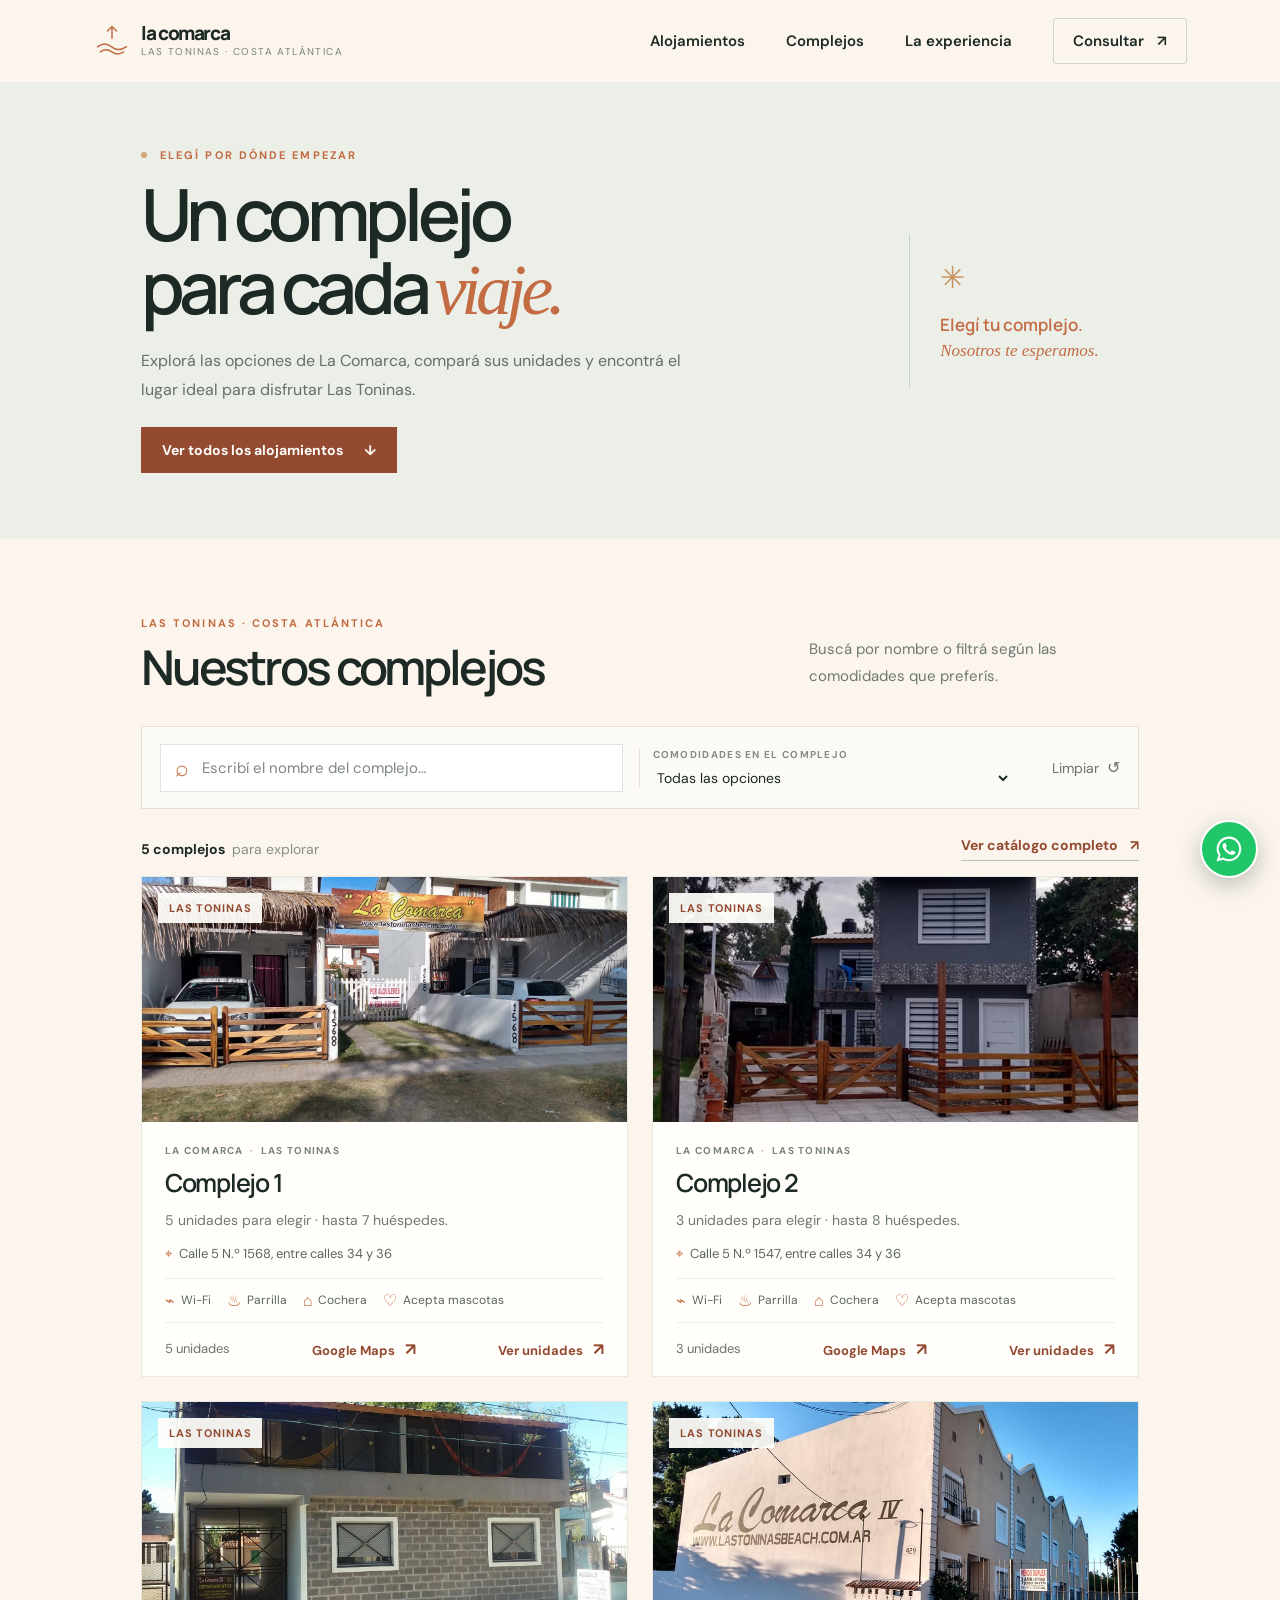
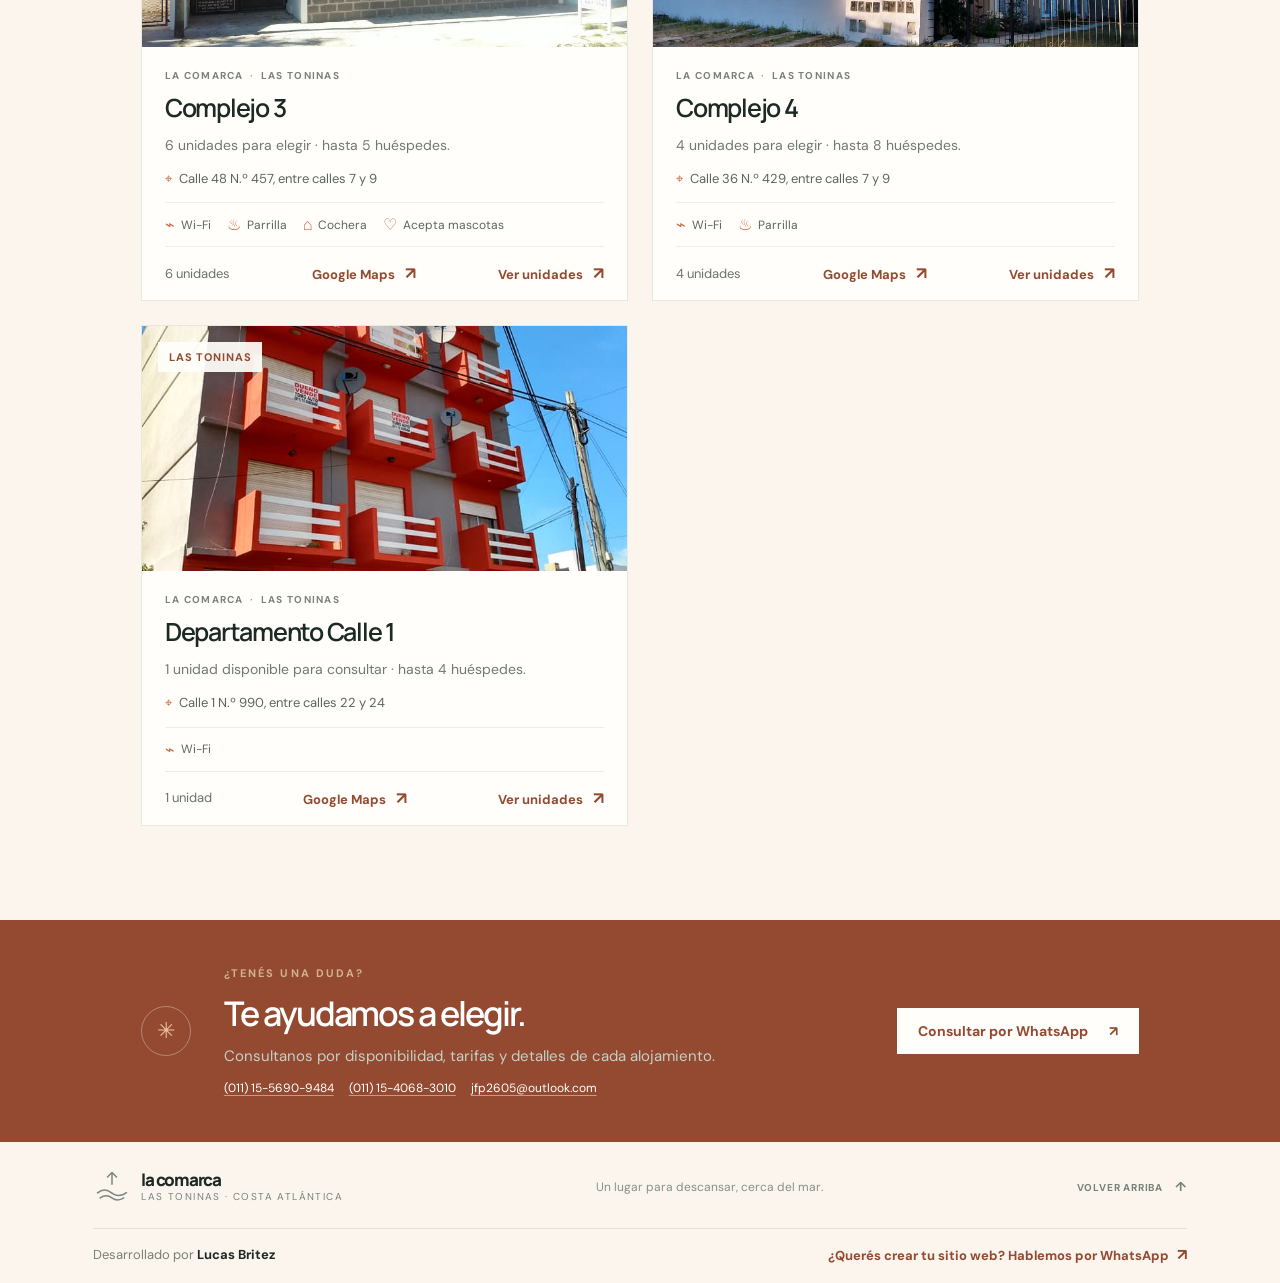
==== complejos.html @ a45d5674 "Publish La Comarca static site Co-authored-by: Copilot <223556219+Copilot@users.noreply.github.com>" ====
<!doctype html>
<html lang="es">
  <head>
    <meta charset="UTF-8" />
    <meta name="viewport" content="width=device-width, initial-scale=1" />
    <meta name="theme-color" content="#fbf3e9" />
    <meta name="description" content="Explorá los complejos de La Comarca en Las Toninas y encontrá el alojamiento ideal para tu estadía." />
    <title>Complejos · La Comarca, Las Toninas</title>
    <link rel="preconnect" href="https://fonts.googleapis.com" />
    <link rel="preconnect" href="https://fonts.gstatic.com" crossorigin />
    <link href="https://fonts.googleapis.com/css2?family=DM+Sans:wght@400;500;600;700&family=Manrope:wght@400;500;600;700;800&display=swap" rel="stylesheet" />
    <link rel="stylesheet" href="./styles.css" />
    <script src="./complejos.js" defer></script>
  </head>
  <body>
    <header class="site-header" id="top">
      <a class="brand" href="./index.html#inicio" aria-label="La Comarca, inicio">
        <span class="brand-mark" aria-hidden="true">
          <svg viewBox="0 0 42 42" fill="none">
            <path d="M5 27.5c5.2-4.1 10.4-4.1 15.6 0 5.2 4.1 10.4 4.1 16.4-.2" />
            <path d="M8 33c4.3-3.1 8.6-3.1 12.9 0 4.3 3.1 8.6 3.1 13.1.1" />
            <path d="M21 5v13m-5-8 5-5 5 5" />
          </svg>
        </span>
        <span class="brand-copy"><strong data-site-name>la comarca</strong><small>LAS TONINAS · COSTA ATLÁNTICA</small></span>
      </a>
      <button class="menu-toggle" type="button" aria-expanded="false" aria-controls="primary-nav" aria-label="Abrir menú">
        <span></span><span></span>
      </button>
      <nav class="primary-nav" id="primary-nav" aria-label="Navegación principal">
        <a href="./index.html#alojamientos">Alojamientos</a>
        <a href="./complejos.html" aria-current="page">Complejos</a>
        <a href="./index.html#nosotros">La experiencia</a>
        <a class="nav-cta" href="./index.html#contacto">Consultar <span aria-hidden="true">↗</span></a>
      </nav>
    </header>

    <main>
      <section class="complex-page-hero">
        <div>
          <p class="eyebrow"><span class="eyebrow-dot"></span> ELEGÍ POR DÓNDE EMPEZAR</p>
          <h1>Un complejo<br />para cada <em>viaje.</em></h1>
          <p>Explorá las opciones de La Comarca, compará sus unidades y encontrá el lugar ideal para disfrutar Las Toninas.</p>
          <a class="button button-dark" href="./index.html#alojamientos">Ver todos los alojamientos <span aria-hidden="true">↓</span></a>
        </div>
        <div class="complex-hero-aside">
          <span aria-hidden="true">✳</span>
          <p>Elegí tu complejo.<br /><em>Nosotros te esperamos.</em></p>
        </div>
      </section>

      <section class="complex-directory section-wrap" aria-labelledby="complexes-title">
        <div class="section-heading">
          <div>
            <p class="eyebrow">LAS TONINAS · COSTA ATLÁNTICA</p>
            <h2 id="complexes-title">Nuestros complejos</h2>
          </div>
          <p class="section-lead">Buscá por nombre o filtrá según las comodidades que preferís.</p>
        </div>
        <div class="complex-search-panel">
          <label class="complex-search">
            <span aria-hidden="true">⌕</span>
            <span class="visually-hidden">Buscar complejo por nombre</span>
            <input id="complex-search" type="search" placeholder="Escribí el nombre del complejo…" autocomplete="off" />
          </label>
          <label class="filter-field">
            <span>COMODIDADES EN EL COMPLEJO</span>
            <select id="complex-amenity">
              <option value="">Todas las opciones</option>
              <option value="wifi">Wi-Fi</option>
              <option value="parrilla">Parrilla / quincho</option>
              <option value="cochera">Cochera</option>
              <option value="mascotas">Acepta mascotas</option>
            </select>
          </label>
          <button class="clear-filters" id="complex-clear" type="button">Limpiar <span aria-hidden="true">↺</span></button>
        </div>
        <div class="results-bar">
          <p id="complex-results" aria-live="polite">Cargando complejos…</p>
          <a class="text-link" href="./index.html#alojamientos">Ver catálogo completo <span aria-hidden="true">↗</span></a>
        </div>
        <div class="complex-directory-grid" id="complex-directory-grid" aria-live="polite"></div>
        <div class="empty-state" id="complex-empty" hidden>
          <span aria-hidden="true">⌕</span>
          <h3>No encontramos ese complejo</h3>
          <p>Probá con otro nombre o limpiá la búsqueda.</p>
          <button class="button button-dark" id="complex-empty-clear" type="button">Ver todos</button>
        </div>
      </section>

      <section class="contact-banner">
        <div class="contact-mark" aria-hidden="true">✳</div>
        <div><p class="eyebrow">¿TENÉS UNA DUDA?</p><h2>Te ayudamos a elegir.</h2><p>Consultanos por disponibilidad, tarifas y detalles de cada alojamiento.</p><div class="contact-methods" id="contact-methods" aria-label="Datos de contacto"></div></div>
        <a class="button button-light" id="complex-whatsapp" href="https://wa.me/?text=Hola%2C%20quer%C3%ADa%20consultar%20por%20un%20alojamiento%20en%20Las%20Toninas." target="_blank" rel="noopener noreferrer">Consultar por WhatsApp <span aria-hidden="true">↗</span></a>
      </section>
    </main>

    <footer class="site-footer">
      <div class="footer-main">
        <a class="brand footer-brand" href="./index.html#inicio">
          <span class="brand-mark" aria-hidden="true"><svg viewBox="0 0 42 42" fill="none"><path d="M5 27.5c5.2-4.1 10.4-4.1 15.6 0 5.2 4.1 10.4 4.1 16.4-.2" /><path d="M8 33c4.3-3.1 8.6-3.1 12.9 0 4.3 3.1 8.6 3.1 13.1.1" /><path d="M21 5v13m-5-8 5-5 5 5" /></svg></span>
          <span class="brand-copy"><strong data-site-name>la comarca</strong><small>LAS TONINAS · COSTA ATLÁNTICA</small></span>
        </a>
        <span class="footer-caption">Un lugar para descansar, cerca del mar.</span>
        <a class="footer-top" href="#top">VOLVER ARRIBA <span aria-hidden="true">↑</span></a>
      </div>
      <div class="footer-credit">
        <span>Desarrollado por <strong>Lucas Britez</strong></span>
        <a href="https://wa.me/549112376067?text=Hola%2C%20quiero%20crear%20mi%20sitio%20web." target="_blank" rel="noopener noreferrer">
          ¿Querés crear tu sitio web? Hablemos por WhatsApp <span aria-hidden="true">↗</span>
        </a>
      </div>
    </footer>
    <a class="floating-whatsapp" id="floating-whatsapp" href="https://wa.me/5491156909484" target="_blank" rel="noopener noreferrer" aria-label="Consultar por WhatsApp">
      <svg viewBox="0 0 24 24" aria-hidden="true"><path d="M12.04 2a9.9 9.9 0 0 0-8.47 15.03L2 22l5.13-1.34A9.93 9.93 0 1 0 12.04 2Zm0 18.1c-1.5 0-2.97-.4-4.24-1.17l-.3-.18-3.05.8.81-2.98-.2-.31A8.17 8.17 0 1 1 12.04 20.1Zm4.49-6.12c-.25-.12-1.5-.74-1.73-.82-.23-.08-.4-.12-.56.12-.17.25-.65.82-.8.99-.14.16-.29.18-.54.06-.25-.12-1.06-.39-2.02-1.24-.75-.67-1.25-1.5-1.4-1.75-.15-.25-.02-.38.11-.5.11-.1.25-.28.37-.42.12-.15.16-.25.25-.41.08-.17.04-.31-.02-.43-.06-.12-.56-1.36-.77-1.87-.2-.49-.4-.42-.56-.43h-.48c-.17 0-.43.06-.66.31-.23.25-.87.85-.87 2.08s.9 2.42 1.02 2.59c.13.16 1.77 2.7 4.29 3.79.6.26 1.07.41 1.44.52.6.19 1.15.16 1.58.1.48-.07 1.5-.61 1.71-1.2.21-.59.21-1.1.15-1.2-.06-.11-.23-.17-.48-.29Z" /></svg>
    </a>
  </body>
</html>
---- styles.css ----
:root {
  color-scheme: light;
  --ink: #1d2925;
  --muted: #6f7973;
  --paper: #fbf5ed;
  --white: #fffefa;
  --green: #c36b43;
  --green-dark: #934a31;
  --sea: #4f8589;
  --line: #eadfd3;
  --sand: #e8ad69;
  --serif: Georgia, "Times New Roman", serif;
  --sans: "DM Sans", sans-serif;
  --display: "Manrope", sans-serif;
  font-family: var(--sans);
  color: var(--ink);
  background: var(--paper);
  font-synthesis: none;
  text-rendering: optimizeLegibility;
}

* { box-sizing: border-box; }
html { scroll-behavior: smooth; scroll-padding-top: 90px; }
body { margin: 0; min-width: 0; background: var(--paper); }
body.dialog-open { overflow: hidden; }
button, select, a { font: inherit; }
a { color: inherit; text-decoration: none; }
button { color: inherit; }
img { display: block; width: 100%; }

.site-header { height: 82px; padding: 0 clamp(22px, 7.3vw, 112px); display: flex; align-items: center; justify-content: space-between; background: var(--paper); position: relative; z-index: 5; }
.brand { display: inline-flex; align-items: center; gap: 10px; }
.brand-mark { width: 38px; height: 38px; display: grid; place-items: center; color: var(--green); }
.brand-mark svg { width: 100%; stroke: currentColor; stroke-width: 1.65; stroke-linecap: round; stroke-linejoin: round; }
.brand-copy { display: grid; gap: 2px; }
.brand-copy strong { font-family: var(--display); font-size: 19px; font-weight: 800; letter-spacing: -.075em; line-height: 1; }
.brand-copy small { color: #78827b; font-size: 8px; letter-spacing: .14em; }
.primary-nav { display: flex; align-items: center; gap: clamp(24px, 3.2vw, 50px); font-size: 12px; font-weight: 600; }
.primary-nav a:not(.nav-cta) { transition: color .2s ease; }
.primary-nav a:not(.nav-cta):hover { color: var(--green); }
.nav-cta { padding: 12px 19px; border: 1px solid #cfd7d0; border-radius: 3px; transition: background .2s, color .2s, border-color .2s; }
.nav-cta:hover { color: white; background: var(--green); border-color: var(--green); }
.nav-cta span { padding-left: 9px; font-size: 15px; }
.menu-toggle { display: none; }

.hero { min-height: 565px; display: grid; grid-template-columns: 1.04fr .96fr; padding-left: clamp(22px, 11vw, 168px); overflow: hidden; }
.hero-copy { align-self: center; padding: 62px 36px 64px 0; position: relative; z-index: 1; }
.eyebrow { margin: 0 0 20px; color: var(--green); font-size: 9px; font-weight: 700; letter-spacing: .19em; }
.eyebrow-dot { width: 6px; height: 6px; display: inline-block; margin: 0 8px 1px 0; border-radius: 50%; background: #d3a674; }
h1, h2, h3, p { margin-top: 0; }
.hero h1 { margin: 0; font-family: var(--display); font-size: clamp(50px, 6vw, 83px); line-height: .99; letter-spacing: -.075em; font-weight: 600; }
.hero h1 em, .experience-copy h2 em, .location-copy h2 em { color: var(--green); font-family: var(--serif); font-weight: 400; letter-spacing: -.065em; }
.hero-description { max-width: 410px; margin: 26px 0 28px; color: #737d76; font-size: 14px; line-height: 1.85; }
.hero-actions { display: flex; align-items: center; gap: 25px; flex-wrap: wrap; }
.button { min-height: 46px; padding: 0 20px; border: 1px solid transparent; display: inline-flex; align-items: center; justify-content: center; gap: 21px; font-size: 11px; font-weight: 700; transition: transform .2s, background .2s, color .2s; }
.button:hover { transform: translateY(-2px); }
.button-dark { color: var(--white); background: var(--green-dark); }
.button-dark:hover { background: #172f26; }
.button-light { color: var(--green-dark); background: var(--white); }
.button-light:hover { background: #e7efe8; }
.button-outline { border-color: #bfc9bf; color: var(--green-dark); }
.button-outline:hover { background: var(--green-dark); color: white; }
.hero-note { display: inline-flex; align-items: center; gap: 8px; color: #7a837c; font-size: 10px; }
.note-icon { color: #c28f5b; font-size: 17px; }
.hero-footnote { margin-top: 69px; display: flex; align-items: center; gap: 12px; color: #818a83; font-size: 8px; letter-spacing: .16em; }
.hero-footnote > span:first-child { color: var(--green); font-size: 10px; font-weight: 700; }
.footnote-line { width: 36px; height: 1px; background: #c8d0c8; }
.hero-visual { position: relative; min-height: 565px; background: #c8b49b; overflow: hidden; }
.hero-image { position: absolute; width: 100%; height: 100%; inset: 0; object-fit: cover; object-position: center; }
.hero-image-tint { position: absolute; inset: 0; background: linear-gradient(90deg, rgba(20, 33, 27, .04), transparent 45%), linear-gradient(0deg, rgba(20, 33, 27, .24), transparent 35%); }
.hero-stamp { width: 116px; height: 116px; position: absolute; top: 48px; right: 12%; display: flex; flex-direction: column; align-items: center; justify-content: center; border: 1px solid rgba(255,255,255,.75); border-radius: 50%; color: white; text-shadow: 0 1px 10px #0002; transform: rotate(9deg); }
.hero-stamp span { font-size: 7px; letter-spacing: .15em; }
.hero-stamp strong { margin-top: 3px; font-family: var(--serif); font-size: 22px; font-weight: 400; font-style: italic; }
.hero-stamp i { margin-top: 2px; font-size: 12px; font-style: normal; }
.hero-caption { position: absolute; bottom: 30px; left: 34px; display: flex; align-items: center; gap: 10px; color: white; font-size: 9px; letter-spacing: .04em; }
.caption-line { width: 29px; height: 1px; background: rgba(255,255,255,.8); }
.hero-floating-card { position: absolute; right: 0; bottom: 0; min-width: 236px; padding: 17px 22px; display: flex; align-items: center; gap: 12px; background: var(--white); }
.floating-icon { width: 34px; height: 34px; display: grid; place-items: center; border-radius: 50%; color: var(--green); background: #eaf0e9; font-size: 24px; }
.hero-floating-card span:last-child { display: grid; gap: 4px; }
.hero-floating-card strong { font-size: 10px; }
.hero-floating-card small { color: var(--muted); font-size: 9px; }

.intro-strip { min-height: 130px; padding: 27px clamp(22px, 11vw, 168px); display: grid; grid-template-columns: .75fr 1.7fr 1fr; align-items: center; gap: 30px; border-bottom: 1px solid var(--line); }
.intro-label { display: flex; align-items: center; gap: 12px; color: var(--green); font-size: 8px; font-weight: 700; letter-spacing: .12em; line-height: 1.8; }
.intro-sun { font-size: 24px; color: #c7925c; }
.intro-strip > p { max-width: 440px; margin: 0; color: #647069; font-size: 12px; line-height: 1.75; }
.text-link { width: fit-content; color: var(--green-dark); font-size: 10px; font-weight: 700; border-bottom: 1px solid #b6c3b8; padding-bottom: 6px; transition: color .2s, border-color .2s; }
.text-link span { padding-left: 9px; font-size: 14px; }
.text-link:hover { color: #8c6844; border-color: #8c6844; }

.section-wrap { padding-left: clamp(22px, 11vw, 168px); padding-right: clamp(22px, 11vw, 168px); }
.catalog { padding-top: 91px; padding-bottom: 100px; }
.section-heading { display: flex; justify-content: space-between; align-items: end; gap: 28px; margin-bottom: 32px; }
.section-heading .eyebrow { margin-bottom: 11px; }
.section-heading h2, .location-copy h2 { margin: 0; font-family: var(--display); font-size: clamp(34px, 4vw, 48px); line-height: 1.1; letter-spacing: -.065em; font-weight: 600; }
.section-lead { max-width: 330px; margin: 0 0 4px; color: var(--muted); font-size: 12px; line-height: 1.8; }
.filter-panel { min-height: 90px; padding: 14px 20px; display: grid; grid-template-columns: 1.1fr repeat(3, 1fr) auto; align-items: center; gap: 12px; border: 1px solid var(--line); background: #fbfaf6; }
.filter-intro { display: flex; align-items: center; gap: 11px; padding-right: 15px; }
.filter-symbol { width: 34px; height: 34px; display: grid; place-items: center; border-radius: 50%; color: var(--green); background: #edf1eb; font-size: 23px; }
.filter-intro > span:last-child { display: grid; gap: 4px; }
.filter-intro strong { font-size: 10px; }
.filter-intro small { color: var(--muted); font-size: 9px; }
.filter-field { min-width: 0; display: grid; gap: 6px; padding: 0 13px; border-left: 1px solid var(--line); }
.filter-field > span { color: #828b84; font-size: 8px; font-weight: 700; letter-spacing: .13em; }
.filter-field select { width: 100%; min-width: 0; padding: 0 18px 0 0; border: 0; outline-color: #8aa194; color: var(--ink); background: transparent; font-size: 10px; cursor: pointer; }
.clear-filters { padding: 9px 0 9px 12px; display: inline-flex; align-items: center; gap: 8px; border: 0; color: #68736b; background: transparent; font-size: 10px; cursor: pointer; }
.clear-filters:hover { color: var(--green); }
.clear-filters span { font-size: 16px; }
.results-bar { margin: 27px 0 15px; display: flex; align-items: center; justify-content: space-between; }
.results-bar p { margin: 0; font-size: 11px; font-weight: 700; }
.results-bar p span { padding-left: 4px; color: #87918a; font-weight: 400; }
.results-order { color: #89928b; font-size: 8px; font-weight: 600; letter-spacing: .14em; }
.results-order span { padding: 0 4px; color: #c69a6e; }
.unit-grid { display: grid; grid-template-columns: repeat(3, minmax(0, 1fr)); gap: 22px; }
.unit-card { min-width: 0; overflow: hidden; border: 1px solid #e8e8e1; background: var(--white); transition: transform .25s, box-shadow .25s; }
.unit-card:hover { transform: translateY(-4px); box-shadow: 0 16px 38px #1d292510; }
.card-photo { height: 235px; position: relative; overflow: hidden; background: #e4e3dc; }
.card-photo > img { height: 100%; object-fit: cover; transition: transform .5s; }
.unit-card:hover .card-photo > img { transform: scale(1.035); }
.card-photo-shade { position: absolute; z-index: 1; inset: 45% 0 0; background: linear-gradient(transparent, #1115); pointer-events: none; }
.complex-tag { position: absolute; z-index: 2; left: 15px; top: 15px; padding: 7px 10px; background: rgba(255,254,250,.94); color: var(--green-dark); font-size: 8px; font-weight: 700; letter-spacing: .05em; }
.photo-count { position: absolute; z-index: 2; right: 14px; bottom: 13px; padding: 6px 8px; border-radius: 2px; color: white; background: #1d29257a; font-size: 9px; }
.card-gallery-arrow { width: 29px; height: 29px; position: absolute; z-index: 2; top: calc(50% - 14px); display: grid; place-items: center; border: 0; border-radius: 50%; color: var(--ink); background: #fffefaeb; cursor: pointer; transition: transform .2s, background .2s; }
.card-gallery-arrow:hover { transform: scale(1.08); background: white; }
.card-gallery-arrow.prev { left: 10px; }
.card-gallery-arrow.next { right: 10px; }
.card-content { padding: 19px 19px 15px; }
.card-kicker { margin-bottom: 7px; color: #889088; font-size: 8px; font-weight: 700; letter-spacing: .13em; text-transform: uppercase; }
.card-title-row { display: flex; align-items: start; justify-content: space-between; gap: 10px; }
.card-title-row h3 { margin: 0; font-family: var(--display); font-size: 18px; font-weight: 600; letter-spacing: -.04em; }
.card-capacity { flex: 0 0 auto; display: inline-flex; align-items: center; gap: 5px; padding-top: 3px; color: #667168; font-size: 9px; }
.card-description { min-height: 38px; margin: 9px 0 13px; overflow: hidden; color: #7c857e; font-size: 10px; line-height: 1.75; display: -webkit-box; -webkit-box-orient: vertical; -webkit-line-clamp: 2; }
.card-facts { min-height: 30px; padding: 10px 0; display: flex; flex-wrap: wrap; align-items: center; gap: 8px 13px; border-top: 1px solid #eeeee9; border-bottom: 1px solid #eeeee9; }
.fact { display: inline-flex; align-items: center; gap: 5px; color: #667169; font-size: 9px; white-space: nowrap; }
.fact-icon { color: var(--green); font-size: 13px; line-height: 1; }
.card-actions { padding-top: 13px; display: flex; align-items: center; justify-content: space-between; gap: 10px; }
.detail-link { padding: 7px 0; border: 0; color: var(--green-dark); background: none; font-size: 10px; font-weight: 700; cursor: pointer; }
.detail-link span { padding-left: 6px; font-size: 14px; }
.whatsapp-link { padding: 9px 11px; display: inline-flex; align-items: center; gap: 7px; color: white; background: var(--green-dark); font-size: 9px; font-weight: 600; transition: background .2s; }
.whatsapp-link:hover { background: #48715e; }
.empty-state { padding: 55px 20px; text-align: center; border: 1px dashed #cfd6cd; }
.empty-state > span { color: var(--green); font-size: 30px; }
.empty-state h3 { margin: 10px 0; font-family: var(--display); font-size: 20px; }
.empty-state p { margin-bottom: 22px; color: var(--muted); font-size: 12px; }

.experience-band { min-height: 405px; display: grid; grid-template-columns: 1fr 1fr; background: #eceee8; }
.experience-image { min-height: 405px; position: relative; overflow: hidden; }
.experience-image img { position: absolute; inset: 0; width: 100%; height: 100%; object-fit: cover; }
.image-index { position: absolute; bottom: 19px; left: 23px; color: #fff; font-size: 8px; letter-spacing: .13em; text-shadow: 0 1px 5px #0009; }
.experience-copy { padding: 72px clamp(30px, 8vw, 114px); position: relative; overflow: hidden; }
.experience-copy .eyebrow { margin-bottom: 15px; }
.experience-copy h2 { margin: 0; font-family: var(--display); font-size: clamp(31px, 3.5vw, 45px); line-height: 1.13; letter-spacing: -.065em; font-weight: 600; }
.experience-copy > p:not(.eyebrow) { max-width: 390px; margin: 18px 0 21px; color: #6f7971; font-size: 11px; line-height: 1.9; }
.experience-decoration { position: absolute; right: 34px; bottom: -55px; color: #dbe1d8; font-size: 190px; line-height: 1; }
.experience-copy .text-link { position: relative; z-index: 1; }

.location-section { padding-top: 103px; padding-bottom: 110px; display: grid; grid-template-columns: .8fr 1.2fr; align-items: center; gap: 9%; }
.location-copy .eyebrow { margin-bottom: 16px; }
.location-copy h2 { font-size: clamp(34px, 4vw, 48px); }
.location-copy > p:not(.eyebrow) { max-width: 340px; margin: 18px 0 14px; color: #758078; font-size: 11px; line-height: 1.9; }
.complex-map-links { margin: 0 0 22px; padding: 0; display: grid; gap: 7px; list-style: none; }
.complex-map-links a { display: grid; gap: 2px; color: var(--green-dark); font-size: 12px; line-height: 1.45; }
.complex-map-links a:hover { color: var(--green); }
.complex-map-links a span { color: #758078; }
.map-card { height: 340px; position: relative; overflow: hidden; background: #e3e7df; }
.map-card iframe { width: 100%; height: 100%; border: 0; filter: saturate(.72); }
.map-label { position: absolute; left: 17px; bottom: 16px; padding: 11px 15px; display: flex; align-items: center; gap: 10px; background: var(--white); box-shadow: 0 5px 20px #15251a14; }
.map-pin { color: #b17a47; font-size: 22px; }
.map-label > span:last-child { display: grid; gap: 3px; }
.map-label strong { font-size: 10px; }
.map-label small { color: var(--muted); font-size: 9px; }

.contact-banner { min-height: 222px; padding: 38px clamp(22px, 11vw, 168px); display: grid; grid-template-columns: 60px 1fr auto; align-items: center; gap: 23px; color: white; background: var(--green-dark); }
.contact-mark { width: 50px; height: 50px; display: grid; place-items: center; border: 1px solid #ffffff53; border-radius: 50%; color: #e9c39d; font-size: 22px; }
.contact-banner .eyebrow { margin-bottom: 10px; color: #d1b28e; }
.contact-banner h2 { margin: 0 0 8px; font-family: var(--display); font-size: clamp(24px, 3vw, 34px); font-weight: 600; letter-spacing: -.06em; }
.contact-banner p:not(.eyebrow) { margin: 0; color: #c4d0c7; font-size: 10px; line-height: 1.7; }
.contact-methods { margin-top: 11px; display: flex; flex-wrap: wrap; gap: 6px 15px; }
.contact-methods a { color: #fff; font-size: 12px; text-decoration: underline; text-decoration-color: #ffffff70; text-underline-offset: 3px; }
.contact-methods a:hover { text-decoration-color: currentColor; }
.contact-banner .button { min-width: 190px; }
.site-footer { padding: 19px clamp(22px, 7.3vw, 112px) 18px; display: flex; flex-direction: column; gap: 15px; }
.footer-main { min-height: 52px; display: flex; align-items: center; justify-content: space-between; gap: 20px; }
.footer-credit { padding-top: 15px; display: flex; align-items: center; justify-content: space-between; gap: 18px; border-top: 1px solid var(--line); color: #788078; font-size: 13px; }
.footer-credit strong { color: var(--ink); font-weight: 700; }
.footer-credit a { color: var(--green-dark); font-weight: 700; }
.footer-credit a:hover { color: var(--green); }
.footer-credit a span { padding-left: 5px; font-size: 16px; }
.floating-whatsapp {
  width: 58px;
  height: 58px;
  position: fixed;
  z-index: 8;
  right: 22px;
  bottom: calc(22px + env(safe-area-inset-bottom));
  display: grid;
  place-items: center;
  border: 2px solid #fff;
  border-radius: 50%;
  color: #fff;
  background: #20c769;
  box-shadow: 0 7px 22px #17241e40;
  transition: transform .2s, background .2s;
}
.floating-whatsapp:hover { transform: translateY(-3px); background: #18ad59; }
.floating-whatsapp:focus-visible { outline: 3px solid var(--ink); outline-offset: 3px; }
.floating-whatsapp svg { width: 30px; height: 30px; fill: currentColor; }
.footer-brand .brand-mark { color: #7a897d; }
.footer-brand .brand-copy strong { font-size: 17px; }
.footer-brand .brand-copy small { font-size: 7px; }
.footer-caption { color: #879089; font-size: 9px; }
.footer-top { color: #768178; font-size: 8px; font-weight: 700; letter-spacing: .12em; }
.footer-top span { padding-left: 9px; font-size: 13px; }

.unit-dialog { width: min(100% - 28px, 880px); max-width: none; max-height: min(92vh, 900px); padding: 0; border: 0; color: var(--ink); background: var(--paper); box-shadow: 0 25px 100px #10231e55; }
.unit-dialog::backdrop { background: #17241ecc; backdrop-filter: blur(3px); }
.dialog-close { width: 38px; height: 38px; position: absolute; z-index: 3; top: 12px; right: 12px; display: grid; place-items: center; border: 0; border-radius: 50%; color: var(--ink); background: #fffefaed; font-size: 25px; line-height: 1; cursor: pointer; }
.dialog-layout { height: min(80vh, 700px); min-height: 480px; display: grid; grid-template-columns: 1fr 1fr; }
.dialog-gallery { min-height: 100%; position: relative; overflow: hidden; background: #ddd; }
.dialog-gallery > img { position: absolute; inset: 0; width: 100%; height: 100%; object-fit: cover; }
.dialog-gallery .gallery-controls { position: absolute; right: 17px; bottom: 17px; left: 17px; display: flex; justify-content: space-between; align-items: center; }
.gallery-controls button { width: 35px; height: 35px; border: 0; border-radius: 50%; color: var(--ink); background: #fffefaed; font-size: 17px; cursor: pointer; }
.gallery-indicator { padding: 7px 10px; border-radius: 2px; color: white; background: #1d29257a; font-size: 9px; }
.dialog-body { min-height: 0; padding: 43px 37px 32px; overflow-y: auto; }
.dialog-body .eyebrow { margin-bottom: 9px; }
.dialog-body h2 { margin: 0; font-family: var(--display); font-size: 31px; letter-spacing: -.06em; line-height: 1.12; }
.dialog-subtitle { margin: 7px 0 18px; color: var(--muted); font-size: 10px; }
.dialog-address { margin: -10px 0 7px; color: var(--ink); font-size: 13px; }
.dialog-map-link { display: inline-flex; gap: 7px; margin-bottom: 15px; color: var(--green-dark); font-size: 13px; font-weight: 700; }
.dialog-highlights { padding: 12px 0; display: flex; flex-wrap: wrap; gap: 14px; border-top: 1px solid var(--line); border-bottom: 1px solid var(--line); }
.dialog-description { margin: 18px 0; color: #68736b; font-size: 11px; line-height: 1.9; white-space: pre-line; }
.dialog-rules { padding: 14px 15px; background: #edf0e9; }
.dialog-rules h3 { margin: 0 0 8px; font-family: var(--display); font-size: 12px; }
.dialog-rules p { margin: 0; color: #6f7971; font-size: 10px; line-height: 1.75; }
.dialog-actions { margin-top: 17px; display: flex; flex-wrap: wrap; gap: 9px; }
.dialog-actions .button { min-height: 40px; padding: 0 13px; font-size: 9px; }
.button-share { border-color: #cad3ca; color: var(--green-dark); background: transparent; }
.toast { position: fixed; z-index: 10; right: 20px; bottom: 20px; max-width: calc(100vw - 40px); padding: 12px 17px; color: white; background: var(--green-dark); box-shadow: 0 8px 25px #10231e30; font-size: 11px; opacity: 0; transform: translateY(10px); pointer-events: none; transition: opacity .2s, transform .2s; }
.toast.visible { opacity: 1; transform: translateY(0); }

@media (min-width: 1500px) {
  .hero { padding-left: max(168px, calc((100vw - 1200px) / 2)); }
  .hero { padding-right: max(0px, calc((100vw - 1400px) / 2)); }
}
@media (max-width: 1050px) {
  .site-header { padding: 0 7vw; }
  .menu-toggle { width: 40px; height: 40px; padding: 11px 8px; display: flex; flex-direction: column; justify-content: center; gap: 6px; border: 1px solid var(--line); background: transparent; }
  .menu-toggle span { width: 20px; height: 1px; background: var(--ink); transition: transform .2s; }
  .primary-nav { width: min(340px, calc(100vw - 40px)); position: absolute; top: 82px; right: 7vw; padding: 12px 22px 22px; display: none; flex-direction: column; align-items: stretch; gap: 0; border-top: 1px solid var(--line); background: var(--paper); box-shadow: 0 16px 20px #1d292510; }
  .primary-nav.is-open { display: flex; }
  .primary-nav a:not(.nav-cta) { padding: 14px 0; border-bottom: 1px solid var(--line); }
  .nav-cta { margin-top: 14px; text-align: center; }
  .hero { padding-left: 7vw; grid-template-columns: 1fr 1fr; }
  .hero h1 { font-size: clamp(52px, 7vw, 70px); }
  .intro-strip, .section-wrap, .contact-banner { padding-left: 7vw; padding-right: 7vw; }
  .filter-panel { grid-template-columns: 1fr 1fr 1fr; padding: 15px; }
  .filter-intro { display: none; }
  .clear-filters { justify-self: start; }
  .unit-grid { grid-template-columns: repeat(2, minmax(0, 1fr)); }
  .experience-copy { padding-left: 6vw; padding-right: 5vw; }
}
@media (max-width: 700px) {
  html { scroll-padding-top: 72px; }
  .site-header { height: 70px; padding: 0 21px; }
  .brand-mark { width: 33px; height: 33px; }
  .brand-copy strong { font-size: 17px; }
  .brand-copy small { font-size: 7px; }
  .menu-toggle { width: 40px; height: 40px; padding: 11px 8px; display: flex; flex-direction: column; justify-content: center; gap: 6px; border: 1px solid var(--line); background: transparent; }
  .menu-toggle span { width: 20px; height: 1px; background: var(--ink); transition: transform .2s; }
  .menu-toggle[aria-expanded="true"] span:first-child { transform: translateY(3.5px) rotate(45deg); }
  .menu-toggle[aria-expanded="true"] span:last-child { transform: translateY(-3.5px) rotate(-45deg); }
  .primary-nav { width: auto; top: 70px; right: 0; left: 0; padding: 12px 22px 22px; }
  .primary-nav.is-open { display: flex; }
  .primary-nav a:not(.nav-cta) { padding: 14px 0; border-bottom: 1px solid var(--line); }
  .nav-cta { margin-top: 14px; text-align: center; }
  .hero { padding: 0; display: flex; flex-direction: column; }
  .hero-copy { padding: 55px 24px 35px; }
  .hero h1 { font-size: clamp(53px, 14vw, 76px); }
  .hero-description { max-width: 420px; margin: 19px 0 23px; font-size: 12px; }
  .hero-actions { gap: 16px; }
  .hero-actions .button { min-height: 44px; padding: 0 15px; font-size: 10px; }
  .hero-note { font-size: 9px; }
  .hero-footnote { margin-top: 33px; }
  .hero-visual { min-height: 345px; }
  .hero-stamp { width: 94px; height: 94px; top: 23px; right: 8%; }
  .hero-stamp strong { font-size: 18px; }
  .hero-caption { left: 22px; bottom: 19px; }
  .hero-floating-card { min-width: 202px; padding: 13px 15px; }
  .intro-strip { min-height: 0; padding: 25px 24px; grid-template-columns: auto 1fr; gap: 12px 16px; }
  .intro-strip > p { font-size: 10px; }
  .intro-label { font-size: 7px; }
  .intro-sun { font-size: 20px; }
  .intro-strip .text-link { grid-column: 2; font-size: 9px; }
  .section-wrap { padding-left: 22px; padding-right: 22px; }
  .catalog { padding-top: 64px; padding-bottom: 66px; }
  .section-heading { align-items: start; flex-direction: column; gap: 10px; margin-bottom: 23px; }
  .section-heading h2 { font-size: 38px; }
  .section-lead { max-width: 390px; font-size: 11px; }
  .filter-panel { padding: 14px; grid-template-columns: 1fr 1fr; gap: 14px 8px; }
  .filter-field { padding: 0 8px; }
  .filter-field:nth-of-type(2) { border-left: 0; }
  .filter-field select { font-size: 9px; }
  .clear-filters { grid-column: 1 / -1; padding: 3px 8px; }
  .results-bar { margin: 21px 0 13px; }
  .results-order { font-size: 7px; }
  .unit-grid { grid-template-columns: 1fr; gap: 15px; }
  .card-photo { height: clamp(220px, 63vw, 330px); }
  .card-content { padding: 16px 16px 13px; }
  .card-description { min-height: 0; }
  .experience-band { grid-template-columns: 1fr; }
  .experience-image { min-height: 270px; }
  .experience-copy { padding: 46px 24px 51px; }
  .experience-copy h2 { font-size: 36px; }
  .experience-copy > p:not(.eyebrow) { font-size: 10px; }
  .experience-decoration { right: 11px; bottom: -43px; font-size: 140px; }
  .location-section { padding-top: 68px; padding-bottom: 70px; grid-template-columns: 1fr; gap: 28px; }
  .location-copy h2 { font-size: 38px; }
  .complex-map-links { grid-template-columns: repeat(2, minmax(0, 1fr)); }
  .floating-whatsapp { width: 54px; height: 54px; right: 16px; bottom: calc(16px + env(safe-area-inset-bottom)); }
  .map-card { height: 275px; }
  .contact-banner { min-height: 0; padding: 37px 24px; grid-template-columns: 42px 1fr; gap: 16px; }
  .contact-mark { width: 40px; height: 40px; font-size: 18px; }
  .contact-banner h2 { font-size: 25px; }
  .contact-banner p:not(.eyebrow) { font-size: 9px; }
  .contact-banner .button { grid-column: 1 / -1; justify-self: start; margin-top: 4px; }
  .site-footer { padding: 18px 21px; gap: 14px; }
  .footer-main { min-height: 0; flex-wrap: wrap; gap: 12px; }
  .footer-caption { display: none; }
  .footer-top { margin-left: auto; font-size: 10px; }
  .footer-credit { align-items: flex-start; flex-direction: column; gap: 9px; font-size: 13px; }
  .footer-credit a { font-size: 13px; }
  .unit-dialog { width: calc(100% - 18px); max-height: calc(100dvh - 18px); }
  .dialog-layout { height: auto; min-height: 0; display: block; }
  .dialog-gallery { min-height: 0; height: 45vh; max-height: 350px; }
  .dialog-body { padding: 25px 22px 24px; }
  .dialog-body h2 { font-size: 27px; }
  .dialog-close { top: 9px; right: 9px; }
}
@media (prefers-reduced-motion: reduce) {
  *, *::before, *::after { scroll-behavior: auto !important; transition-duration: .01ms !important; animation-duration: .01ms !important; animation-iteration-count: 1 !important; }
}

/* Readability and the separate complex directory */
.primary-nav { font-size: 14px; }
.brand-copy small, .eyebrow, .hero-footnote, .hero-caption, .intro-label,
.results-order, .card-kicker, .complex-tag, .photo-count, .image-index,
.footer-brand .brand-copy small, .footer-top { font-size: 10px; }
.hero-description { font-size: 16px; }
.hero-note, .hero-floating-card small, .intro-strip > p, .section-lead,
.filter-intro small, .filter-field > span, .filter-field select, .clear-filters,
.results-bar p, .card-capacity, .fact, .detail-link, .whatsapp-link,
.experience-copy > p:not(.eyebrow), .location-copy > p:not(.eyebrow),
.map-label strong, .map-label small, .contact-banner p:not(.eyebrow),
.footer-caption, .dialog-subtitle, .dialog-description, .dialog-rules p,
.dialog-actions .button { font-size: 13px; }
.button, .text-link { font-size: 13px; }
.card-description { font-size: 13px; min-height: 46px; }
.filter-intro strong { font-size: 13px; }
.dialog-rules h3 { font-size: 15px; }
.gallery-indicator { font-size: 12px; }
.complex-tag, .photo-count, .hero-footnote, .image-index, .footer-top { letter-spacing: .08em; }
.hero-actions { row-gap: 13px; }
.hero-complex-link { margin-left: 1px; }

.complex-page-hero {
  min-height: 355px;
  padding: 66px clamp(22px, 11vw, 168px);
  display: flex;
  align-items: center;
  justify-content: space-between;
  gap: 30px;
  background: #eceee8;
}
.complex-page-hero .eyebrow { margin-bottom: 15px; }
.complex-page-hero h1 {
  margin: 0;
  font-family: var(--display);
  font-size: clamp(46px, 6vw, 72px);
  font-weight: 600;
  line-height: 1.02;
  letter-spacing: -.075em;
}
.complex-page-hero h1 em, .complex-hero-aside em {
  color: var(--green);
  font-family: var(--serif);
  font-weight: 400;
}
.complex-page-hero > div:first-child > p:not(.eyebrow) {
  max-width: 550px;
  margin: 19px 0 23px;
  color: #647069;
  font-size: 16px;
  line-height: 1.8;
}
.complex-hero-aside {
  min-width: 230px;
  padding: 24px 0 24px 30px;
  border-left: 1px solid #cbd2c8;
  color: var(--green);
}
.complex-hero-aside > span { font-size: 30px; color: #c7925c; }
.complex-hero-aside p {
  margin: 15px 0 0;
  font-family: var(--display);
  font-size: 17px;
  font-weight: 600;
  line-height: 1.5;
}
.complex-directory { padding-top: 77px; padding-bottom: 94px; }
.complex-search-panel {
  min-height: 83px;
  padding: 14px 18px;
  display: grid;
  grid-template-columns: minmax(240px, 1.2fr) minmax(240px, 1fr) auto;
  align-items: center;
  gap: 16px;
  border: 1px solid var(--line);
  background: #fbfaf6;
}
.complex-search {
  min-height: 48px;
  padding: 0 14px;
  display: flex;
  align-items: center;
  gap: 11px;
  border: 1px solid #e1e4dc;
  background: white;
  color: var(--green);
}
.complex-search > span:first-child { font-size: 23px; }
.complex-search input {
  width: 100%;
  min-width: 0;
  border: 0;
  outline: 0;
  color: var(--ink);
  background: transparent;
  font: inherit;
  font-size: 15px;
}
.complex-search input::placeholder { color: #7d877f; opacity: 1; }
.complex-search-panel .filter-field {
  gap: 7px;
  border-left: 1px solid var(--line);
}
.complex-search-panel .filter-field select { font-size: 14px; }
.complex-directory-grid {
  display: grid;
  grid-template-columns: repeat(2, minmax(0, 1fr));
  gap: 24px;
}
.complex-directory-card {
  min-width: 0;
  overflow: hidden;
  border: 1px solid #e8e8e1;
  background: var(--white);
  transition: transform .25s, box-shadow .25s;
}
.complex-directory-card:hover {
  transform: translateY(-4px);
  box-shadow: 0 16px 38px #1d292510;
}
.complex-directory-photo {
  height: 245px;
  position: relative;
  display: block;
  overflow: hidden;
  background: #e4e3dc;
}
.complex-directory-photo img {
  width: 100%;
  height: 100%;
  object-fit: cover;
  transition: transform .5s;
}
.complex-directory-card:hover .complex-directory-photo img { transform: scale(1.035); }
.complex-card-photo-tag {
  position: absolute;
  top: 16px;
  left: 16px;
  padding: 8px 11px;
  color: var(--green-dark);
  background: #fffefaed;
  font-size: 11px;
  font-weight: 700;
  letter-spacing: .08em;
}
.complex-directory-content { padding: 22px 23px 16px; }
.complex-card-kicker {
  margin: 0 0 8px;
  color: #78837a;
  font-size: 10px;
  font-weight: 700;
  letter-spacing: .13em;
}
.complex-card-kicker span { padding: 0 3px; color: #c7925c; }
.complex-directory-content h3 {
  margin: 0;
  font-family: var(--display);
  font-size: 25px;
  font-weight: 600;
  letter-spacing: -.05em;
}
.complex-summary {
  min-height: 25px;
  margin: 9px 0 15px;
  color: #6f7973;
  font-size: 14px;
  line-height: 1.65;
}
.complex-address { margin: -5px 0 14px; display: flex; gap: 7px; color: #59665d; font-size: 13px; line-height: 1.5; }
.complex-address span { color: var(--green); }
.complex-amenities {
  min-height: 35px;
  padding: 11px 0;
  display: flex;
  flex-wrap: wrap;
  gap: 9px 16px;
  border-top: 1px solid #eeeee9;
  border-bottom: 1px solid #eeeee9;
}
.complex-amenity {
  display: inline-flex;
  align-items: center;
  gap: 6px;
  color: #59665d;
  font-size: 12px;
}
.complex-amenity span { color: var(--green); font-size: 16px; }
.complex-card-footer {
  padding-top: 15px;
  display: flex;
  justify-content: space-between;
  align-items: center;
  gap: 12px;
  flex-wrap: wrap;
  color: #69756c;
  font-size: 13px;
}
.complex-card-footer a {
  color: var(--green-dark);
  font-weight: 700;
}
.complex-card-footer a span { padding-left: 7px; font-size: 17px; }
.visually-hidden {
  width: 1px;
  height: 1px;
  position: absolute;
  padding: 0;
  overflow: hidden;
  clip: rect(0, 0, 0, 0);
  white-space: nowrap;
  clip-path: inset(50%);
  border: 0;
}

.complex-showcase { padding-top: 77px; padding-bottom: 82px; }
.complex-showcase .section-heading { align-items: end; }
.complex-showcase .section-heading h2 { font-size: clamp(32px, 3.8vw, 44px); }
.complex-showcase-grid { display: grid; grid-template-columns: repeat(5, minmax(0, 1fr)); gap: 15px; }
.complex-showcase-card {
  min-width: 0;
  height: 225px;
  position: relative;
  display: block;
  overflow: hidden;
  background: #dfc7ae;
  color: white;
}
.complex-showcase-card > img { width: 100%; height: 100%; object-fit: cover; transition: transform .45s; }
.complex-showcase-card:hover > img { transform: scale(1.05); }
.showcase-shade { position: absolute; inset: 20% 0 0; background: linear-gradient(transparent, #342016c9); }
.showcase-copy {
  position: absolute;
  right: 15px;
  bottom: 14px;
  left: 15px;
  display: grid;
  gap: 5px;
  text-shadow: 0 1px 5px #22140c80;
}
.showcase-copy small { color: #ffe2c6; font-size: 11px; font-weight: 700; letter-spacing: .12em; }
.showcase-copy strong { font-family: var(--display); font-size: 19px; line-height: 1.15; }
.showcase-copy > span { width: fit-content; margin-top: 3px; font-size: 13px; font-weight: 600; }
.showcase-copy > span span { padding-left: 5px; }
.show-more-wrap { padding-top: 26px; display: flex; justify-content: center; }
.show-more-wrap [hidden] { display: none; }
.show-more-wrap .button { min-width: 220px; min-height: 50px; font-size: 15px; }
.eyebrow { font-size: 11px; }
.primary-nav { font-size: 15px; }
.hero-description { font-size: 17px; }
.hero-note, .hero-floating-card strong { font-size: 14px; }
.intro-strip > p, .section-lead { font-size: 15px; }
.filter-intro strong, .filter-intro small, .filter-field select, .clear-filters,
.results-bar p { font-size: 14px; }
.filter-field > span { font-size: 10px; }
.card-kicker { font-size: 11px; }
.card-title-row h3 { font-size: 21px; }
.card-capacity, .fact, .detail-link, .whatsapp-link { font-size: 14px; }
.card-description { font-size: 15px; min-height: 52px; }
.experience-copy > p:not(.eyebrow), .location-copy > p:not(.eyebrow),
.contact-banner p:not(.eyebrow), .dialog-subtitle, .dialog-description,
.dialog-rules p { font-size: 15px; }
.dialog-rules h3 { font-size: 16px; }
.button, .text-link { font-size: 14px; }
.filter-panel { border-color: #e8d8c6; background: #fffaf3; }
.experience-band { background: #f4e8db; }
.contact-banner { background: #934a31; }
.button-dark { background: #934a31; }
.button-dark:hover { background: #783b29; }
.whatsapp-link { background: #934a31; }
.whatsapp-link:hover { background: #b8613c; }
.hero-stamp { background: #b9623e25; }
.hero-stamp span { font-size: 9px; }
.hero-caption { font-size: 12px; }
.hero-floating-card strong { font-size: 14px; }
.hero-floating-card small { font-size: 12px; }
.floating-icon { color: var(--sea); background: #e4eff0; }
.filter-symbol { color: var(--sea); background: #e4eff0; }
.hero-image-tint { background: linear-gradient(90deg, rgba(89, 49, 28, .08), transparent 45%), linear-gradient(0deg, rgba(104, 51, 26, .28), transparent 38%); }
.map-label strong { font-size: 14px; }
.map-label small { font-size: 12px; }
.footer-caption { font-size: 12px; }
.plans-section { background: #fffaf3; }
.skating-section {
  min-height: 285px;
  padding-top: 55px;
  padding-bottom: 55px;
  display: grid;
  grid-template-columns: 58px minmax(0, 1fr) minmax(120px, .45fr);
  align-items: center;
  gap: 25px;
}
.skating-mark {
  width: 52px;
  height: 52px;
  display: grid;
  place-items: center;
  border: 1px solid #e8c9a9;
  border-radius: 50%;
  color: var(--green);
  font-size: 23px;
}
.skating-copy { max-width: 700px; }
.skating-copy .eyebrow { margin-bottom: 12px; }
.skating-copy h2 {
  margin: 0;
  font-family: var(--display);
  font-size: clamp(30px, 3.8vw, 43px);
  font-weight: 600;
  letter-spacing: -.06em;
  line-height: 1.12;
}
.skating-copy h2 em { color: var(--green); font-family: var(--serif); font-weight: 400; }
.skating-copy > p:not(.eyebrow) {
  max-width: 690px;
  margin: 13px 0 18px;
  color: #6f7973;
  font-size: 15px;
  line-height: 1.8;
}
.skating-actions { display: flex; align-items: center; flex-wrap: wrap; gap: 12px; }
.skating-decoration {
  min-height: 165px;
  position: relative;
  display: grid;
  place-items: center;
  color: #dfab79;
  font-size: 72px;
}
.skating-decoration span:nth-child(2) { position: absolute; top: 0; right: 12%; color: #e8d0b6; font-size: 55px; }
.skating-decoration span:nth-child(3) { position: absolute; bottom: 0; left: 10%; color: #e8d0b6; font-size: 38px; }
.skating-gallery { display: grid; grid-template-columns: repeat(3, minmax(0, 1fr)); gap: 8px; }
.skating-photo { height: 142px; margin: 0; overflow: hidden; background: #f0dfcf; }
.skating-photo img { width: 100%; height: 100%; object-fit: cover; }
.tourism-section { padding-top: 77px; padding-bottom: 88px; }
.tourism-section .section-heading { align-items: end; }
.tourism-grid { display: grid; grid-template-columns: repeat(3, minmax(0, 1fr)); gap: 21px; }
.tourism-card { min-width: 0; overflow: hidden; border: 1px solid #eadfd3; background: var(--white); }
.tourism-map {
  height: 218px;
  position: relative;
  display: block;
  overflow: hidden;
  background: linear-gradient(135deg, #f1d9be, #dce8e4);
}
.tourism-map > img {
  width: 100%;
  height: 100%;
  position: absolute;
  inset: 0;
  z-index: 1;
  object-fit: cover;
  transition: transform .35s;
}
.tourism-card:hover .tourism-map > img { transform: scale(1.035); }
.tourism-map > img[hidden] { display: none; }
.tourism-map-link {
  position: absolute;
  right: 11px;
  bottom: 11px;
  left: 11px;
  padding: 10px 12px;
  display: flex;
  justify-content: space-between;
  align-items: center;
  color: var(--green-dark);
  background: #fffefaed;
  font-size: 10px;
  font-weight: 700;
  letter-spacing: .07em;
  box-shadow: 0 3px 12px #3623151a;
  z-index: 2;
}
.tourism-map-link span { font-size: 15px; }
.tourism-copy { padding: 18px 19px 21px; }
.tourism-kicker {
  margin: 0 0 8px;
  color: #a16a4d;
  font-size: 10px;
  font-weight: 700;
  letter-spacing: .12em;
}
.tourism-copy h3 {
  margin: 0;
  font-family: var(--display);
  font-size: 22px;
  font-weight: 600;
  letter-spacing: -.04em;
}
.tourism-copy > p:last-child {
  margin: 9px 0 0;
  color: #6f7973;
  font-size: 14px;
  line-height: 1.75;
}
@media (max-width: 1050px) {
  .complex-page-hero { padding-left: 7vw; padding-right: 7vw; }
  .complex-search-panel { grid-template-columns: 1fr 1fr auto; }
  .complex-showcase-grid { grid-template-columns: repeat(3, minmax(0, 1fr)); }
  .tourism-map { height: 185px; }
}
@media (max-width: 700px) {
  .primary-nav { font-size: 15px; }
  .brand-copy small { font-size: 9px; }
  .hero-description { font-size: 16px; }
  .hero-note { font-size: 12px; }
  .hero-actions .button { font-size: 12px; }
  .hero-footnote, .hero-caption, .intro-label, .results-order, .card-kicker,
  .complex-tag, .photo-count, .image-index, .footer-top { font-size: 10px; }
  .intro-strip > p, .section-lead { font-size: 14px; }
  .intro-strip .text-link { font-size: 12px; }
  .filter-field > span { font-size: 10px; }
  .filter-field select, .clear-filters { font-size: 13px; }
  .filter-intro strong, .filter-intro small { font-size: 13px; }
  .results-bar p { font-size: 13px; }
  .card-description { font-size: 14px; }
  .card-capacity, .fact, .detail-link, .whatsapp-link { font-size: 12px; }
  .experience-copy > p:not(.eyebrow), .location-copy > p:not(.eyebrow) { font-size: 14px; }
  .contact-banner p:not(.eyebrow), .footer-caption { font-size: 13px; }
  .map-label strong { font-size: 13px; }
  .map-label small { font-size: 12px; }
  .dialog-subtitle, .dialog-description, .dialog-rules p { font-size: 14px; }
  .dialog-rules h3 { font-size: 16px; }
  .dialog-actions .button { font-size: 12px; }
  .complex-page-hero {
    min-height: 0;
    padding: 48px 24px 42px;
    align-items: start;
    flex-direction: column;
    gap: 24px;
  }
  .complex-page-hero h1 { font-size: clamp(46px, 13vw, 64px); }
  .complex-page-hero > div:first-child > p:not(.eyebrow) { font-size: 15px; }
  .complex-hero-aside {
    min-width: 0;
    padding: 0 0 0 17px;
    border-left: 1px solid #cbd2c8;
  }
  .complex-hero-aside > span { font-size: 23px; }
  .complex-hero-aside p { margin-top: 5px; font-size: 15px; }
  .complex-directory { padding-top: 58px; padding-bottom: 65px; }
  .complex-search-panel { padding: 12px; grid-template-columns: 1fr; gap: 12px; }
  .complex-search { min-height: 48px; }
  .complex-search input { font-size: 15px; }
  .complex-search-panel .filter-field { padding: 7px 4px; border-left: 0; border-top: 1px solid var(--line); }
  .complex-search-panel .filter-field select { font-size: 14px; }
  .complex-search-panel .clear-filters { padding-left: 4px; }
  .complex-directory-grid { grid-template-columns: 1fr; gap: 16px; }
  .complex-directory-photo { height: clamp(220px, 63vw, 330px); }
  .complex-directory-content { padding: 18px 17px 15px; }
  .complex-directory-content h3 { font-size: 23px; }
  .complex-summary { font-size: 14px; }
  .complex-amenity { font-size: 12px; }
  .complex-card-footer { font-size: 13px; }
  .complex-showcase { padding-top: 58px; padding-bottom: 61px; }
  .complex-showcase .section-heading { align-items: start; }
  .complex-showcase .section-heading h2 { font-size: 36px; }
  .complex-showcase .section-heading > .text-link { font-size: 14px; }
  .complex-showcase-grid {
    grid-template-columns: repeat(5, minmax(230px, 75vw));
    gap: 12px;
    overflow-x: auto;
    padding-bottom: 8px;
    scroll-snap-type: x mandatory;
  }
  .complex-showcase-card { height: 230px; scroll-snap-align: start; }
  .showcase-copy { right: 16px; bottom: 15px; left: 16px; }
  .showcase-copy strong { font-size: 21px; }
  .showcase-copy > span { font-size: 14px; }
  .show-more-wrap .button { width: 100%; min-height: 52px; font-size: 15px; }
  .hero-description, .intro-strip > p, .section-lead,
  .experience-copy > p:not(.eyebrow), .location-copy > p:not(.eyebrow),
  .contact-banner p:not(.eyebrow), .dialog-subtitle, .dialog-description,
  .dialog-rules p { font-size: 15px; }
  .filter-field select, .clear-filters, .results-bar p,
  .filter-intro strong, .filter-intro small { font-size: 14px; }
  .card-description { font-size: 15px; }
  .card-capacity, .fact, .detail-link, .whatsapp-link { font-size: 13px; }
  .complex-showcase-grid::-webkit-scrollbar { height: 5px; }
  .complex-showcase-grid::-webkit-scrollbar-thumb { background: #d7b79a; border-radius: 5px; }
  .skating-section {
    min-height: 0;
    padding-top: 48px;
    padding-bottom: 47px;
    grid-template-columns: 42px minmax(0, 1fr);
    align-items: start;
    gap: 14px;
  }
  .skating-mark { width: 39px; height: 39px; font-size: 19px; }
  .skating-copy .eyebrow { line-height: 1.6; }
  .skating-copy h2 { font-size: 31px; }
  .skating-copy > p:not(.eyebrow) { font-size: 15px; }
  .skating-decoration { display: none; }
  .skating-gallery { grid-column: 1 / -1; }
  .skating-photo { height: clamp(120px, 36vw, 180px); }
  .tourism-section { padding-top: 60px; padding-bottom: 66px; }
  .tourism-section .section-heading { align-items: start; }
  .tourism-grid { grid-template-columns: 1fr; gap: 16px; }
  .tourism-map { height: 220px; }
  .tourism-copy { padding: 18px 17px 20px; }
  .tourism-copy h3 { font-size: 23px; }
  .tourism-copy > p:last-child { font-size: 15px; }
  .tourism-map-link { font-size: 10px; }
}
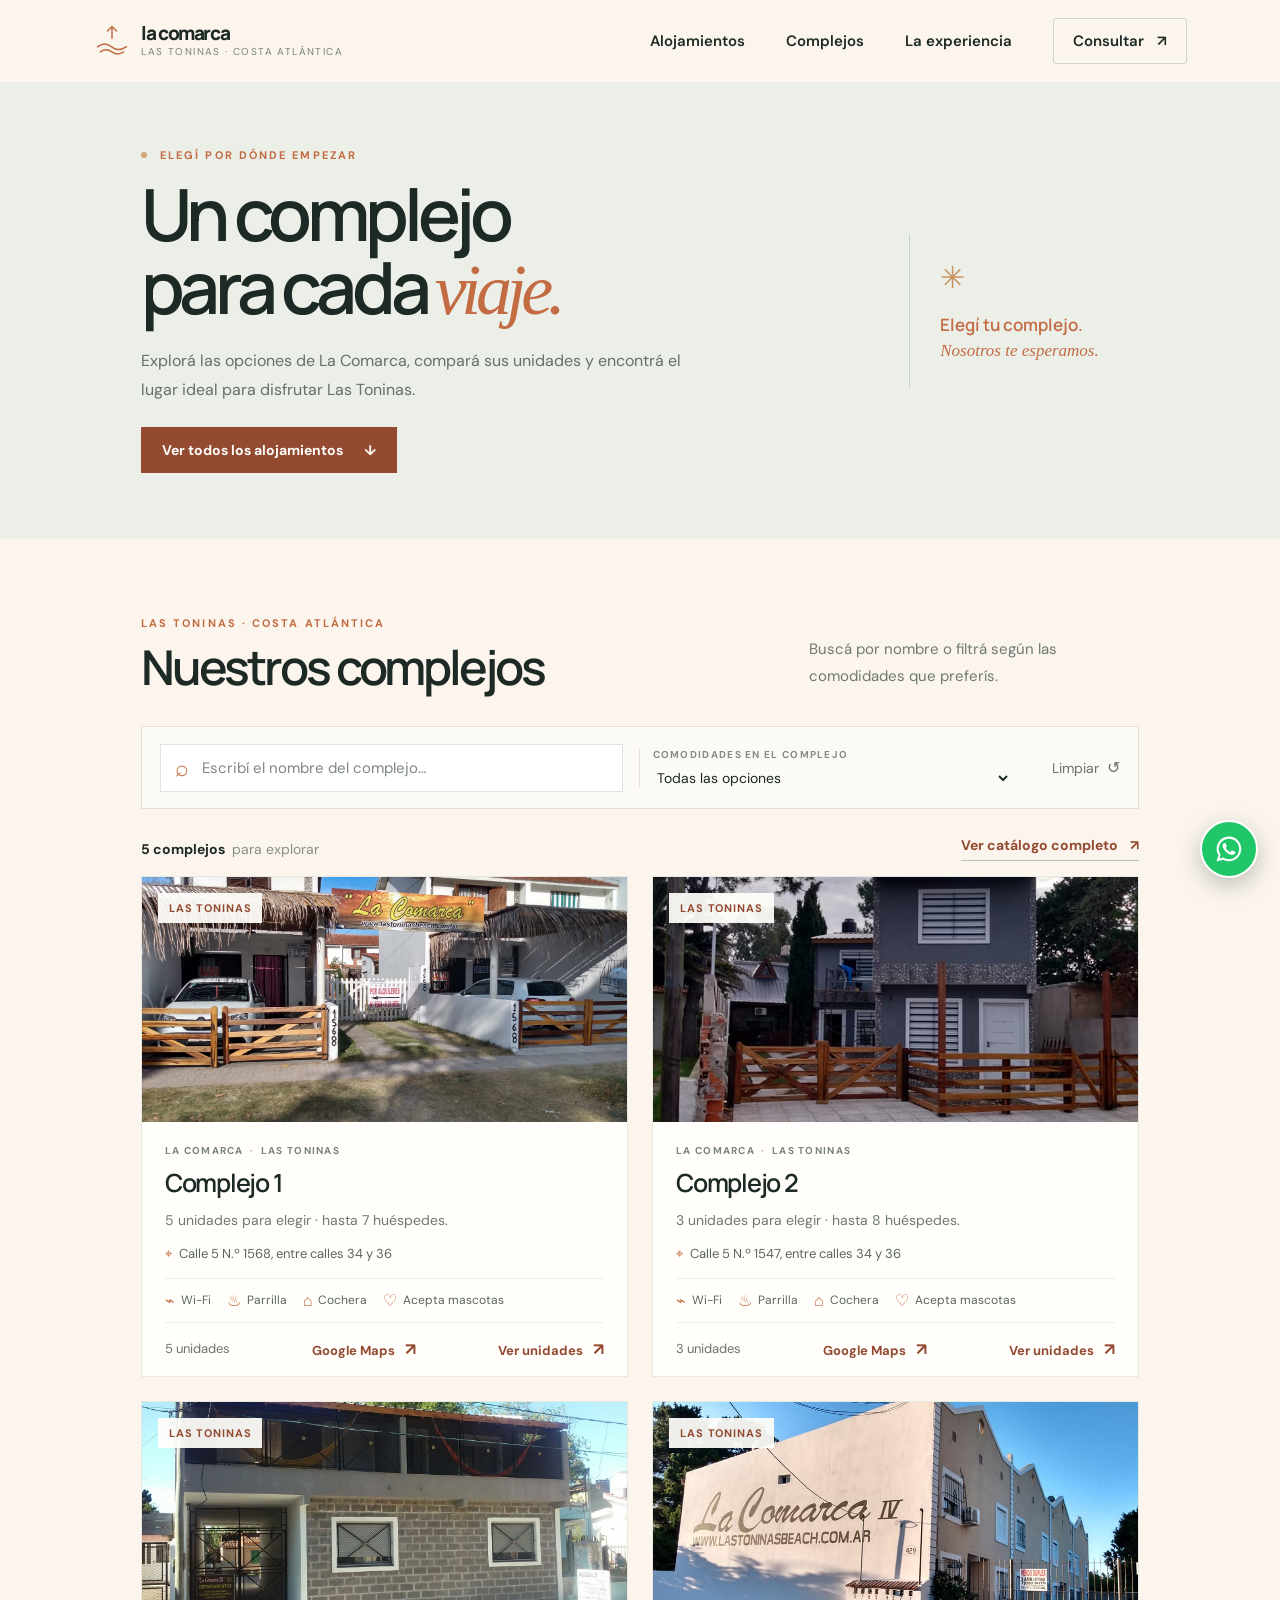
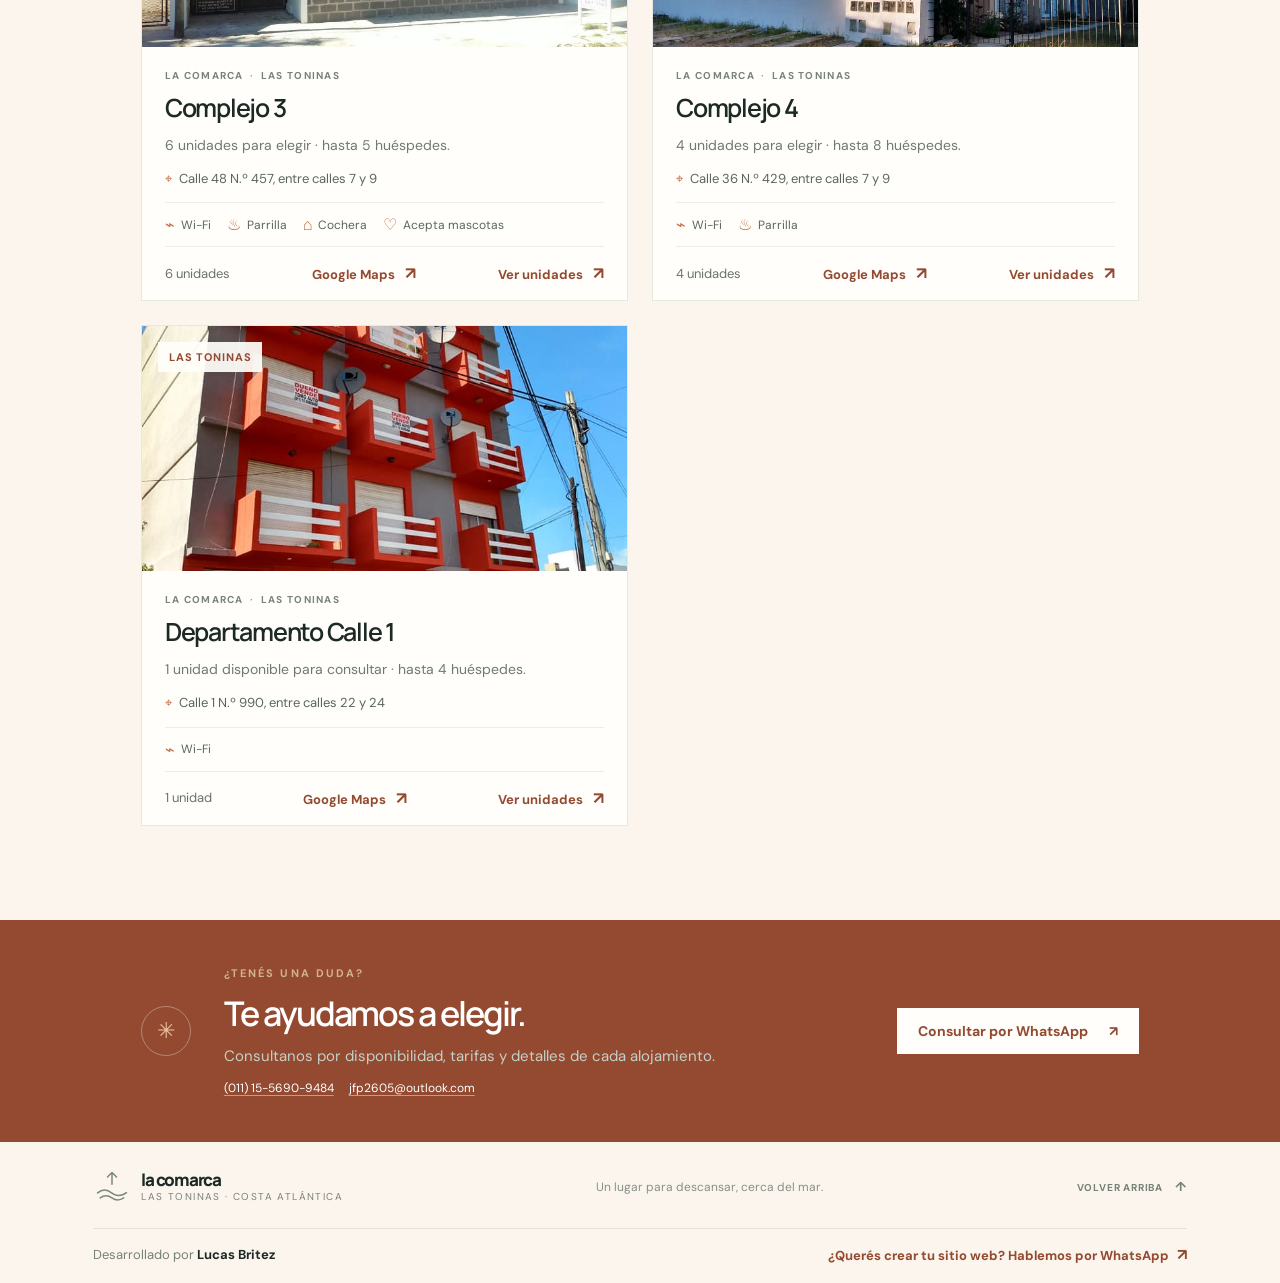
==== commit eb52e611: "Use a single WhatsApp contact across the site Co-authored-by: Copilot <223556219+Copilot@users.norep" ====
--- a/complejos.html
+++ b/complejos.html
@@ -44,7 +44,7 @@
           <a class="button button-dark" href="./index.html#alojamientos">Ver todos los alojamientos <span aria-hidden="true">↓</span></a>
         </div>
         <div class="complex-hero-aside">
-          <span aria-hidden="true">✳</span>
+          <span aria-hidden="true">✳︎</span>
           <p>Elegí tu complejo.<br /><em>Nosotros te esperamos.</em></p>
         </div>
       </section>
@@ -89,7 +89,7 @@
       </section>
 
       <section class="contact-banner">
-        <div class="contact-mark" aria-hidden="true">✳</div>
+        <div class="contact-mark" aria-hidden="true">✳︎</div>
         <div><p class="eyebrow">¿TENÉS UNA DUDA?</p><h2>Te ayudamos a elegir.</h2><p>Consultanos por disponibilidad, tarifas y detalles de cada alojamiento.</p><div class="contact-methods" id="contact-methods" aria-label="Datos de contacto"></div></div>
         <a class="button button-light" id="complex-whatsapp" href="https://wa.me/?text=Hola%2C%20quer%C3%ADa%20consultar%20por%20un%20alojamiento%20en%20Las%20Toninas." target="_blank" rel="noopener noreferrer">Consultar por WhatsApp <span aria-hidden="true">↗</span></a>
       </section>
@@ -106,7 +106,7 @@
       </div>
       <div class="footer-credit">
         <span>Desarrollado por <strong>Lucas Britez</strong></span>
-        <a href="https://wa.me/549112376067?text=Hola%2C%20quiero%20crear%20mi%20sitio%20web." target="_blank" rel="noopener noreferrer">
+        <a href="https://wa.me/5491156909484?text=Hola%2C%20quiero%20crear%20mi%20sitio%20web." target="_blank" rel="noopener noreferrer">
           ¿Querés crear tu sitio web? Hablemos por WhatsApp <span aria-hidden="true">↗</span>
         </a>
       </div>
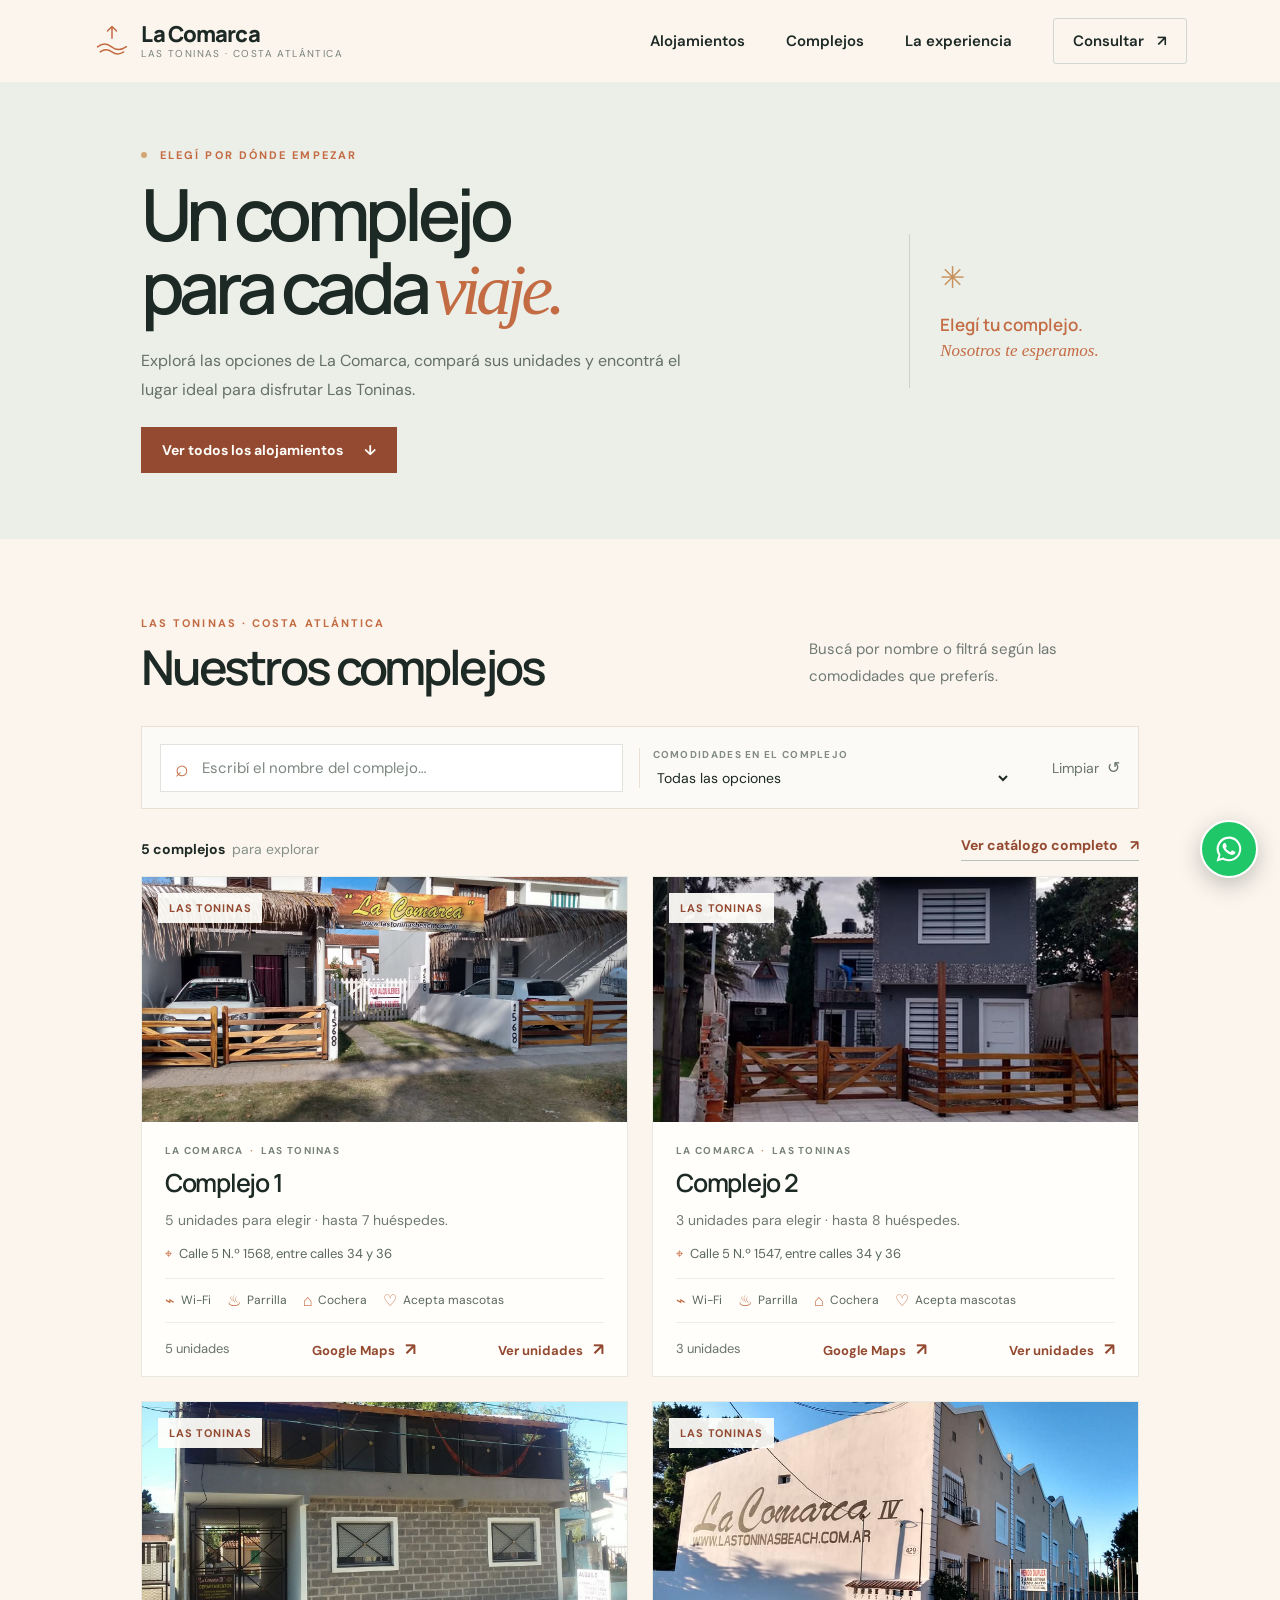
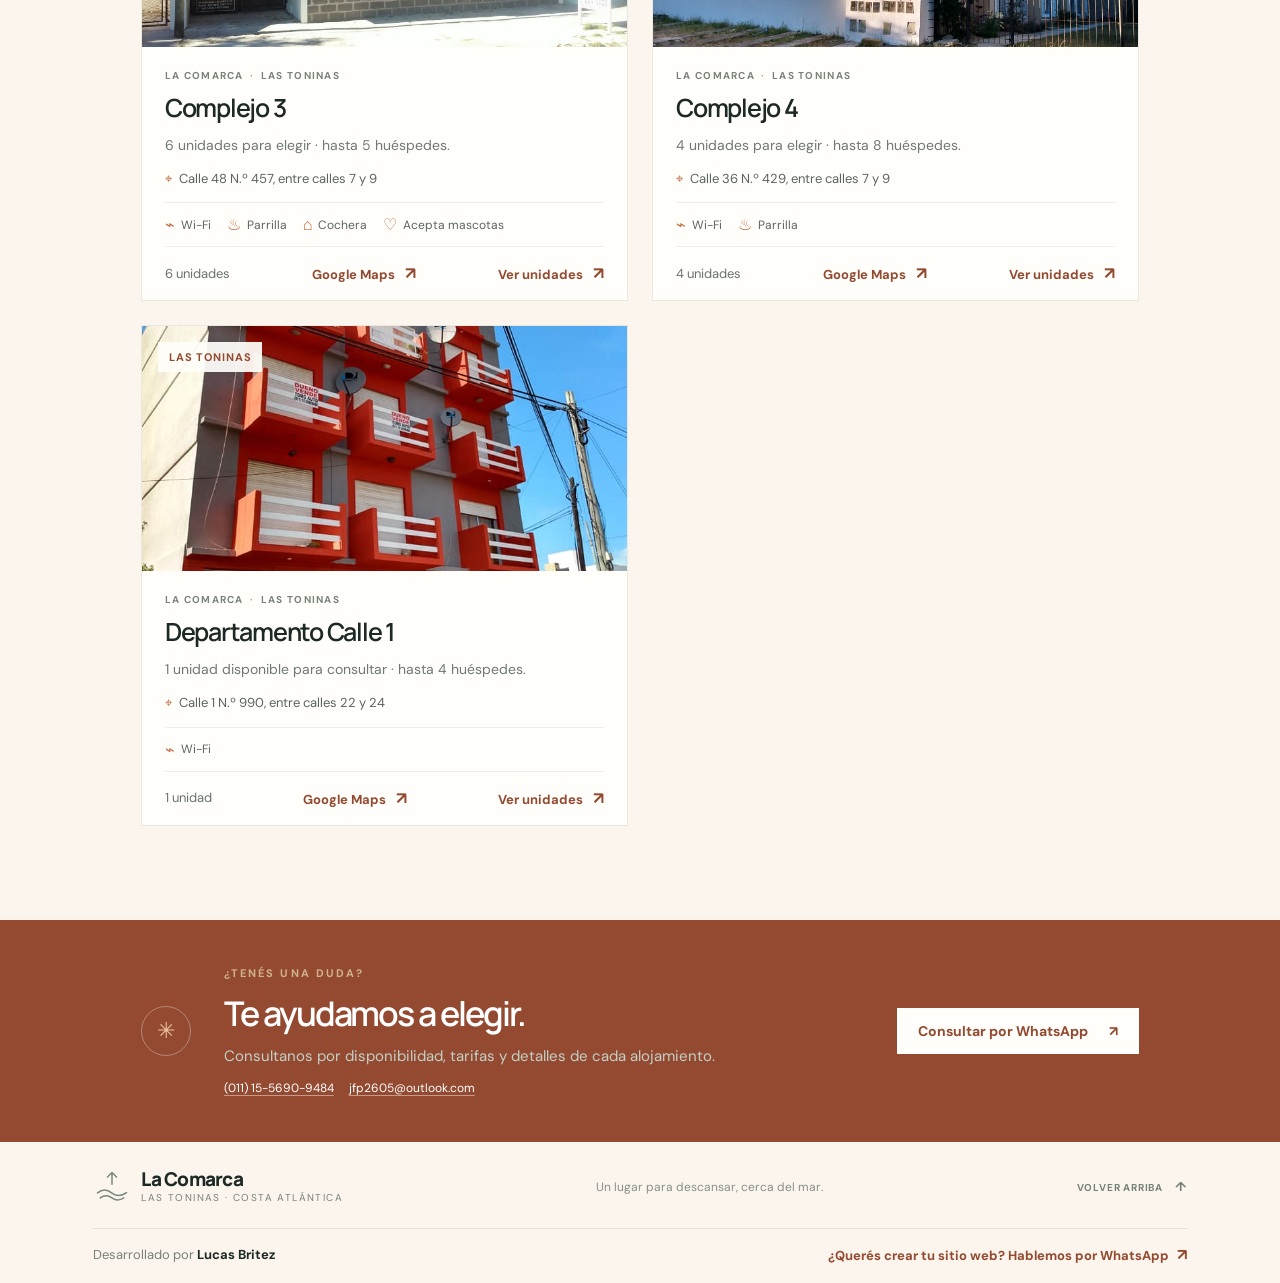
==== commit 5608fd81: "Improve La Comarca brand readability on mobile Co-authored-by: Copilot <223556219+Copilot@users.nore" ====
--- a/complejos.html
+++ b/complejos.html
@@ -22,7 +22,7 @@
             <path d="M21 5v13m-5-8 5-5 5 5" />
           </svg>
         </span>
-        <span class="brand-copy"><strong data-site-name>la comarca</strong><small>LAS TONINAS · COSTA ATLÁNTICA</small></span>
+        <span class="brand-copy"><strong data-site-name>La Comarca</strong><small>LAS TONINAS · COSTA ATLÁNTICA</small></span>
       </a>
       <button class="menu-toggle" type="button" aria-expanded="false" aria-controls="primary-nav" aria-label="Abrir menú">
         <span></span><span></span>
@@ -99,7 +99,7 @@
       <div class="footer-main">
         <a class="brand footer-brand" href="./index.html#inicio">
           <span class="brand-mark" aria-hidden="true"><svg viewBox="0 0 42 42" fill="none"><path d="M5 27.5c5.2-4.1 10.4-4.1 15.6 0 5.2 4.1 10.4 4.1 16.4-.2" /><path d="M8 33c4.3-3.1 8.6-3.1 12.9 0 4.3 3.1 8.6 3.1 13.1.1" /><path d="M21 5v13m-5-8 5-5 5 5" /></svg></span>
-          <span class="brand-copy"><strong data-site-name>la comarca</strong><small>LAS TONINAS · COSTA ATLÁNTICA</small></span>
+          <span class="brand-copy"><strong data-site-name>La Comarca</strong><small>LAS TONINAS · COSTA ATLÁNTICA</small></span>
         </a>
         <span class="footer-caption">Un lugar para descansar, cerca del mar.</span>
         <a class="footer-top" href="#top">VOLVER ARRIBA <span aria-hidden="true">↑</span></a>
--- a/styles.css
+++ b/styles.css
@@ -33,7 +33,7 @@
 .brand-mark { width: 38px; height: 38px; display: grid; place-items: center; color: var(--green); }
 .brand-mark svg { width: 100%; stroke: currentColor; stroke-width: 1.65; stroke-linecap: round; stroke-linejoin: round; }
 .brand-copy { display: grid; gap: 2px; }
-.brand-copy strong { font-family: var(--display); font-size: 19px; font-weight: 800; letter-spacing: -.075em; line-height: 1; }
+.brand-copy strong { font-family: var(--display); font-size: 22px; font-weight: 800; letter-spacing: -.04em; line-height: 1; }
 .brand-copy small { color: #78827b; font-size: 8px; letter-spacing: .14em; }
 .primary-nav { display: flex; align-items: center; gap: clamp(24px, 3.2vw, 50px); font-size: 12px; font-weight: 600; }
 .primary-nav a:not(.nav-cta) { transition: color .2s ease; }
@@ -206,7 +206,7 @@
 .floating-whatsapp:focus-visible { outline: 3px solid var(--ink); outline-offset: 3px; }
 .floating-whatsapp svg { width: 30px; height: 30px; fill: currentColor; }
 .footer-brand .brand-mark { color: #7a897d; }
-.footer-brand .brand-copy strong { font-size: 17px; }
+.footer-brand .brand-copy strong { font-size: 19px; }
 .footer-brand .brand-copy small { font-size: 7px; }
 .footer-caption { color: #879089; font-size: 9px; }
 .footer-top { color: #768178; font-size: 8px; font-weight: 700; letter-spacing: .12em; }
@@ -263,7 +263,7 @@
   html { scroll-padding-top: 72px; }
   .site-header { height: 70px; padding: 0 21px; }
   .brand-mark { width: 33px; height: 33px; }
-  .brand-copy strong { font-size: 17px; }
+  .brand-copy strong { font-size: 21px; }
   .brand-copy small { font-size: 7px; }
   .menu-toggle { width: 40px; height: 40px; padding: 11px 8px; display: flex; flex-direction: column; justify-content: center; gap: 6px; border: 1px solid var(--line); background: transparent; }
   .menu-toggle span { width: 20px; height: 1px; background: var(--ink); transition: transform .2s; }
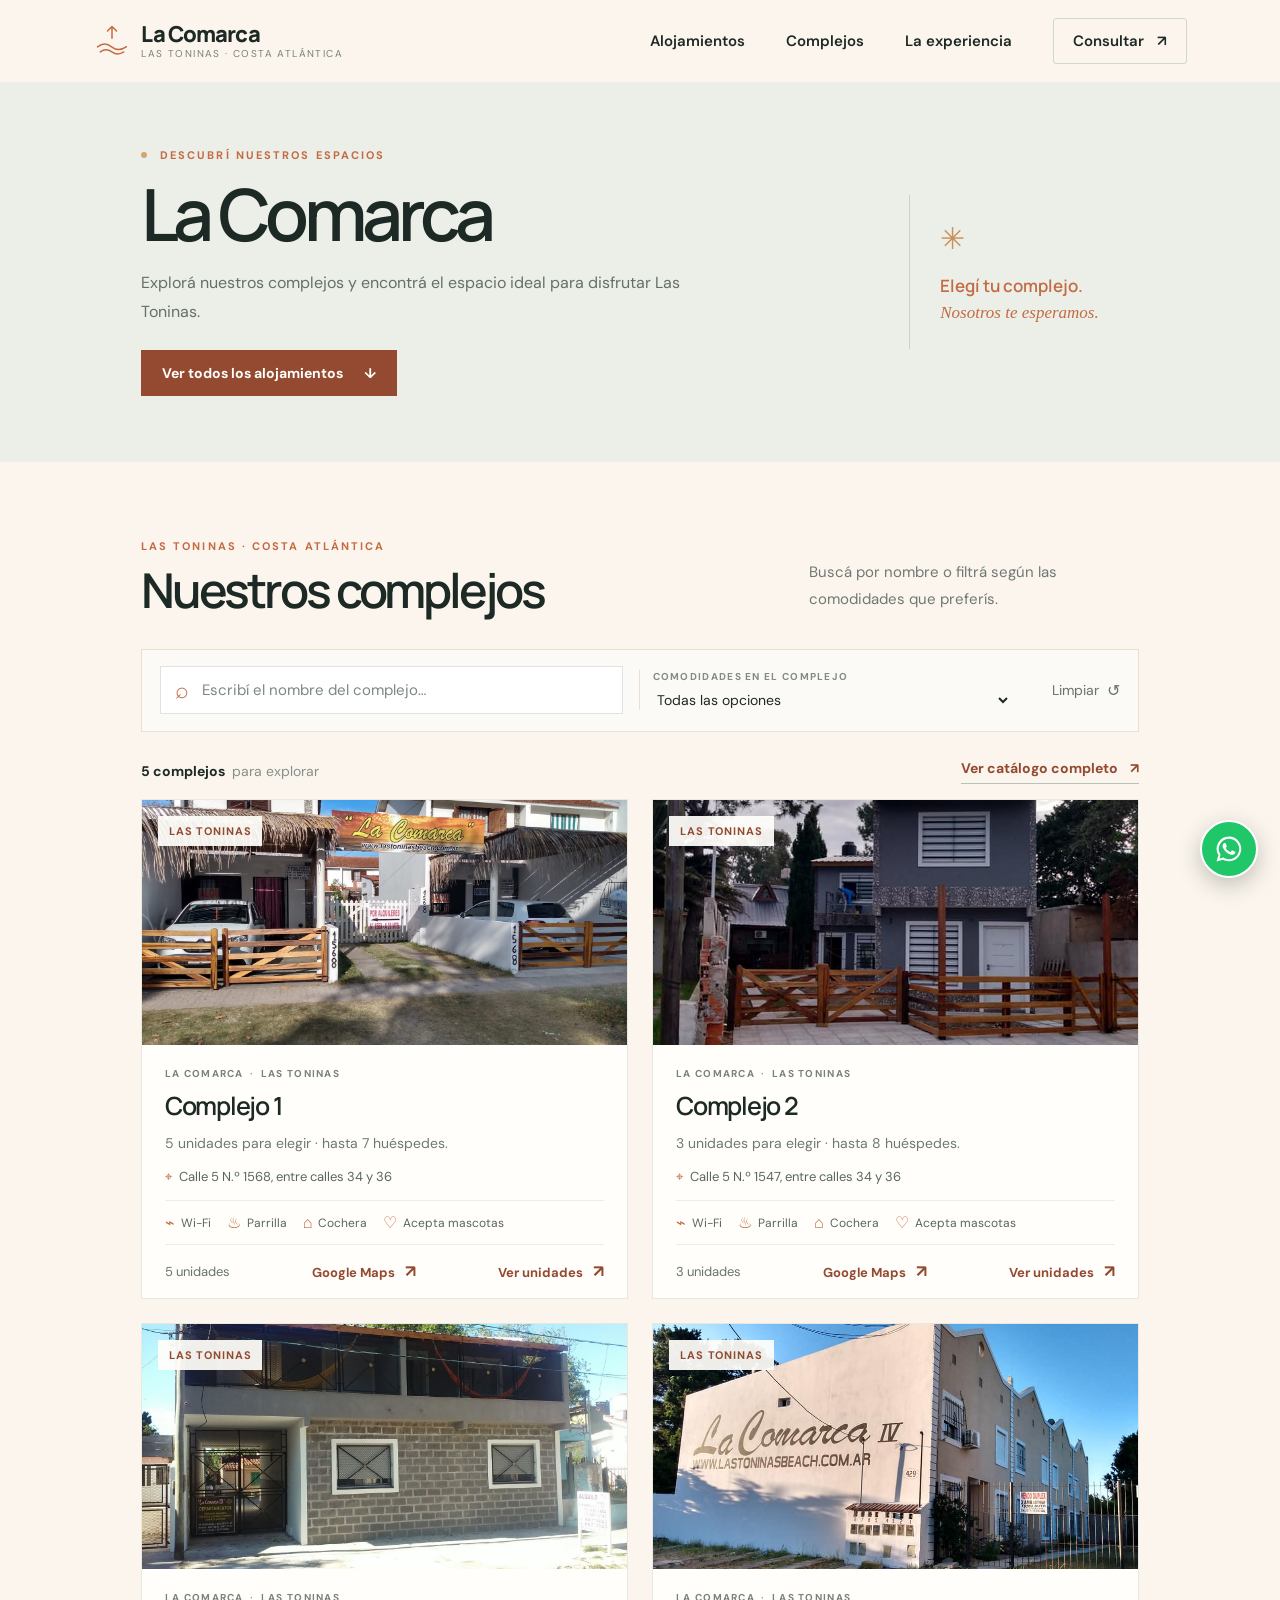
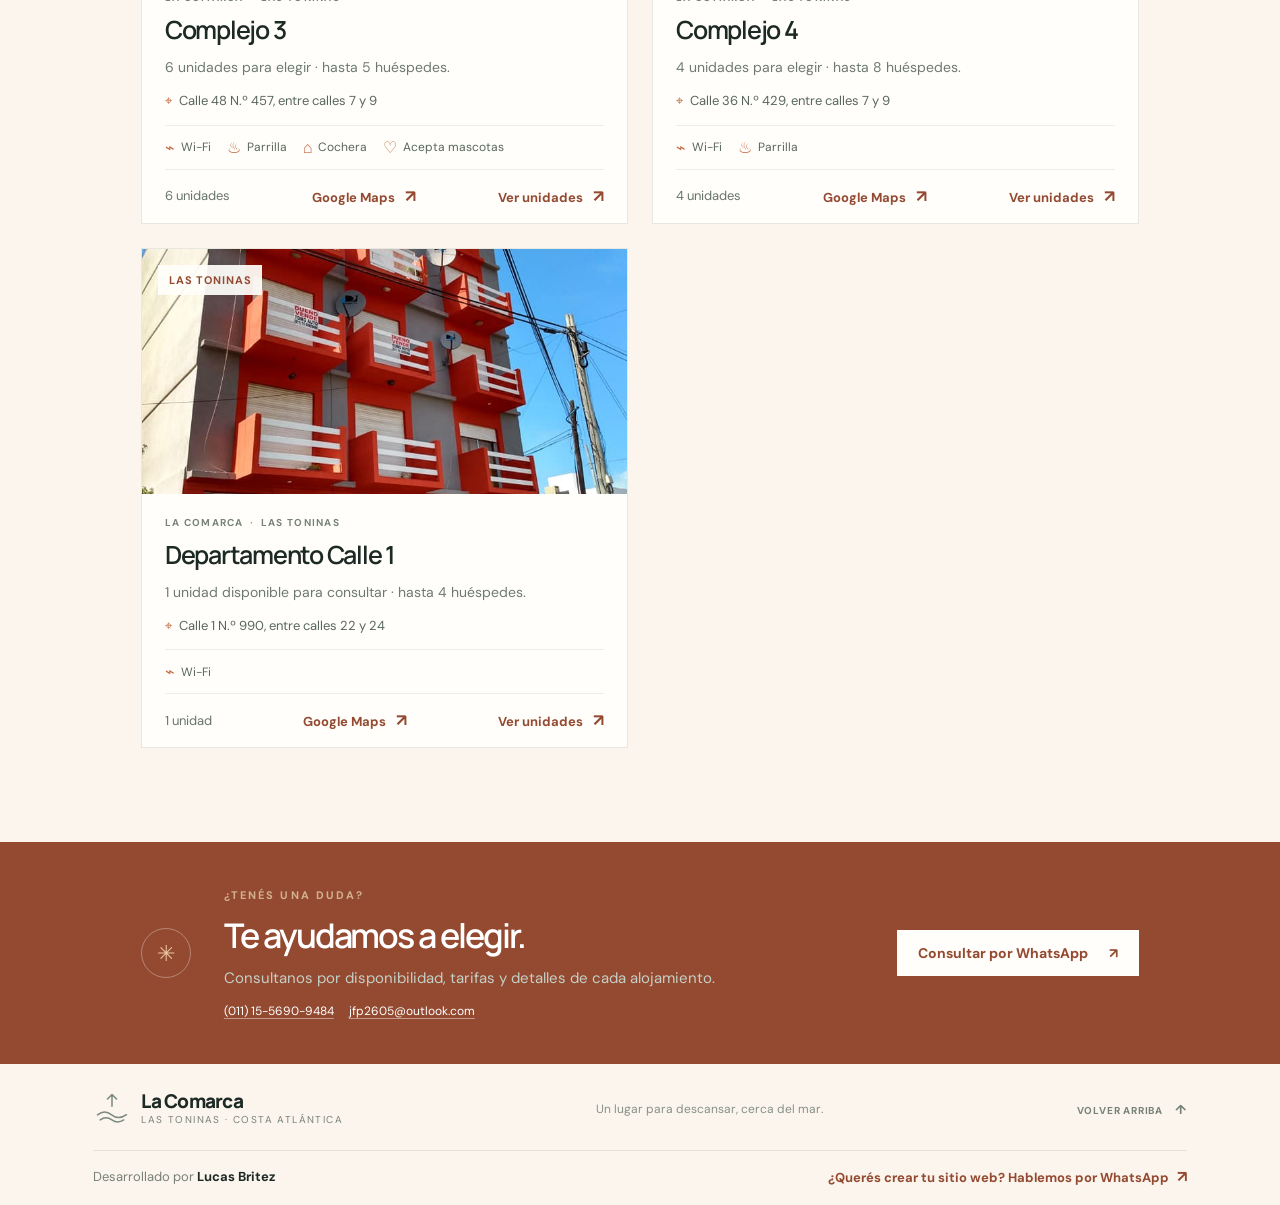
==== commit 3e73649c: "Make La Comarca the hero focus Co-authored-by: Copilot <223556219+Copilot@users.noreply.github.com>" ====
--- a/complejos.html
+++ b/complejos.html
@@ -38,9 +38,9 @@
     <main>
       <section class="complex-page-hero">
         <div>
-          <p class="eyebrow"><span class="eyebrow-dot"></span> ELEGÍ POR DÓNDE EMPEZAR</p>
-          <h1>Un complejo<br />para cada <em>viaje.</em></h1>
-          <p>Explorá las opciones de La Comarca, compará sus unidades y encontrá el lugar ideal para disfrutar Las Toninas.</p>
+          <p class="eyebrow"><span class="eyebrow-dot"></span> DESCUBRÍ NUESTROS ESPACIOS</p>
+          <h1 data-site-name>La Comarca</h1>
+          <p>Explorá nuestros complejos y encontrá el espacio ideal para disfrutar Las Toninas.</p>
           <a class="button button-dark" href="./index.html#alojamientos">Ver todos los alojamientos <span aria-hidden="true">↓</span></a>
         </div>
         <div class="complex-hero-aside">
--- a/styles.css
+++ b/styles.css
@@ -48,9 +48,10 @@
 .eyebrow { margin: 0 0 20px; color: var(--green); font-size: 9px; font-weight: 700; letter-spacing: .19em; }
 .eyebrow-dot { width: 6px; height: 6px; display: inline-block; margin: 0 8px 1px 0; border-radius: 50%; background: #d3a674; }
 h1, h2, h3, p { margin-top: 0; }
-.hero h1 { margin: 0; font-family: var(--display); font-size: clamp(50px, 6vw, 83px); line-height: .99; letter-spacing: -.075em; font-weight: 600; }
-.hero h1 em, .experience-copy h2 em, .location-copy h2 em { color: var(--green); font-family: var(--serif); font-weight: 400; letter-spacing: -.065em; }
-.hero-description { max-width: 410px; margin: 26px 0 28px; color: #737d76; font-size: 14px; line-height: 1.85; }
+.hero h1 { margin: 0; font-family: var(--display); font-size: clamp(54px, 6.2vw, 80px); line-height: .99; letter-spacing: -.06em; font-weight: 700; }
+.hero-tagline { margin: 13px 0 0; color: var(--green-dark); font-family: var(--serif); font-size: 25px; line-height: 1.25; }
+.experience-copy h2 em, .location-copy h2 em { color: var(--green); font-family: var(--serif); font-weight: 400; letter-spacing: -.065em; }
+.hero-description { max-width: 410px; margin: 17px 0 28px; color: #737d76; font-size: 14px; line-height: 1.85; }
 .hero-actions { display: flex; align-items: center; gap: 25px; flex-wrap: wrap; }
 .button { min-height: 46px; padding: 0 20px; border: 1px solid transparent; display: inline-flex; align-items: center; justify-content: center; gap: 21px; font-size: 11px; font-weight: 700; transition: transform .2s, background .2s, color .2s; }
 .button:hover { transform: translateY(-2px); }
@@ -60,25 +61,22 @@
 .button-light:hover { background: #e7efe8; }
 .button-outline { border-color: #bfc9bf; color: var(--green-dark); }
 .button-outline:hover { background: var(--green-dark); color: white; }
-.hero-note { display: inline-flex; align-items: center; gap: 8px; color: #7a837c; font-size: 10px; }
-.note-icon { color: #c28f5b; font-size: 17px; }
 .hero-footnote { margin-top: 69px; display: flex; align-items: center; gap: 12px; color: #818a83; font-size: 8px; letter-spacing: .16em; }
 .hero-footnote > span:first-child { color: var(--green); font-size: 10px; font-weight: 700; }
 .footnote-line { width: 36px; height: 1px; background: #c8d0c8; }
 .hero-visual { position: relative; min-height: 565px; background: #c8b49b; overflow: hidden; }
 .hero-image { position: absolute; width: 100%; height: 100%; inset: 0; object-fit: cover; object-position: center; }
 .hero-image-tint { position: absolute; inset: 0; background: linear-gradient(90deg, rgba(20, 33, 27, .04), transparent 45%), linear-gradient(0deg, rgba(20, 33, 27, .24), transparent 35%); }
-.hero-stamp { width: 116px; height: 116px; position: absolute; top: 48px; right: 12%; display: flex; flex-direction: column; align-items: center; justify-content: center; border: 1px solid rgba(255,255,255,.75); border-radius: 50%; color: white; text-shadow: 0 1px 10px #0002; transform: rotate(9deg); }
-.hero-stamp span { font-size: 7px; letter-spacing: .15em; }
-.hero-stamp strong { margin-top: 3px; font-family: var(--serif); font-size: 22px; font-weight: 400; font-style: italic; }
-.hero-stamp i { margin-top: 2px; font-size: 12px; font-style: normal; }
-.hero-caption { position: absolute; bottom: 30px; left: 34px; display: flex; align-items: center; gap: 10px; color: white; font-size: 9px; letter-spacing: .04em; }
+.hero-caption { position: absolute; bottom: 25px; left: 28px; z-index: 1; display: flex; align-items: center; gap: 10px; color: white; font-size: 12px; font-weight: 700; letter-spacing: .08em; text-transform: uppercase; }
 .caption-line { width: 29px; height: 1px; background: rgba(255,255,255,.8); }
-.hero-floating-card { position: absolute; right: 0; bottom: 0; min-width: 236px; padding: 17px 22px; display: flex; align-items: center; gap: 12px; background: var(--white); }
-.floating-icon { width: 34px; height: 34px; display: grid; place-items: center; border-radius: 50%; color: var(--green); background: #eaf0e9; font-size: 24px; }
-.hero-floating-card span:last-child { display: grid; gap: 4px; }
-.hero-floating-card strong { font-size: 10px; }
-.hero-floating-card small { color: var(--muted); font-size: 9px; }
+.hero-carousel-controls { position: absolute; right: 22px; bottom: 14px; z-index: 2; display: flex; align-items: center; gap: 7px; }
+.hero-carousel-controls > button { width: 38px; height: 38px; padding: 0; display: grid; place-items: center; border: 1px solid #ffffffb8; border-radius: 50%; color: white; background: #1d292570; font-size: 18px; cursor: pointer; transition: background .2s, transform .2s; }
+.hero-carousel-controls > button:hover { background: #1d2925b5; transform: translateY(-1px); }
+.hero-carousel-controls > button:focus-visible, .hero-carousel-dots button:focus-visible { outline: 2px solid white; outline-offset: 3px; }
+.hero-carousel-dots { display: flex; align-items: center; gap: 6px; padding: 0 3px; }
+.hero-carousel-dots button { width: 7px; height: 7px; padding: 0; border: 0; border-radius: 10px; background: #ffffffa8; cursor: pointer; transition: width .2s, background .2s; }
+.hero-carousel-dots button[aria-current="true"] { width: 18px; background: white; }
+.hero-carousel-controls[hidden] { display: none; }
 
 .intro-strip { min-height: 130px; padding: 27px clamp(22px, 11vw, 168px); display: grid; grid-template-columns: .75fr 1.7fr 1fr; align-items: center; gap: 30px; border-bottom: 1px solid var(--line); }
 .intro-label { display: flex; align-items: center; gap: 12px; color: var(--green); font-size: 8px; font-weight: 700; letter-spacing: .12em; line-height: 1.8; }
@@ -275,17 +273,19 @@
   .nav-cta { margin-top: 14px; text-align: center; }
   .hero { padding: 0; display: flex; flex-direction: column; }
   .hero-copy { padding: 55px 24px 35px; }
-  .hero h1 { font-size: clamp(53px, 14vw, 76px); }
-  .hero-description { max-width: 420px; margin: 19px 0 23px; font-size: 12px; }
+  .hero h1 { font-size: clamp(45px, 12vw, 64px); }
+  .hero-tagline { margin-top: 10px; font-size: 21px; }
+  .hero-description { max-width: 420px; margin: 15px 0 23px; font-size: 12px; }
   .hero-actions { gap: 16px; }
   .hero-actions .button { min-height: 44px; padding: 0 15px; font-size: 10px; }
-  .hero-note { font-size: 9px; }
   .hero-footnote { margin-top: 33px; }
   .hero-visual { min-height: 345px; }
-  .hero-stamp { width: 94px; height: 94px; top: 23px; right: 8%; }
-  .hero-stamp strong { font-size: 18px; }
-  .hero-caption { left: 22px; bottom: 19px; }
-  .hero-floating-card { min-width: 202px; padding: 13px 15px; }
+  .hero-caption { left: 20px; bottom: 25px; font-size: 10px; }
+  .hero-carousel-controls { top: 16px; right: 14px; bottom: auto; gap: 5px; }
+  .hero-carousel-controls > button { width: 34px; height: 34px; }
+  .hero-carousel-dots { gap: 5px; padding: 0 2px; }
+  .hero-carousel-dots button { width: 6px; height: 6px; }
+  .hero-carousel-dots button[aria-current="true"] { width: 15px; }
   .intro-strip { min-height: 0; padding: 25px 24px; grid-template-columns: auto 1fr; gap: 12px 16px; }
   .intro-strip > p { font-size: 10px; }
   .intro-label { font-size: 7px; }
@@ -346,7 +346,7 @@
 .results-order, .card-kicker, .complex-tag, .photo-count, .image-index,
 .footer-brand .brand-copy small, .footer-top { font-size: 10px; }
 .hero-description { font-size: 16px; }
-.hero-note, .hero-floating-card small, .intro-strip > p, .section-lead,
+.intro-strip > p, .section-lead,
 .filter-intro small, .filter-field > span, .filter-field select, .clear-filters,
 .results-bar p, .card-capacity, .fact, .detail-link, .whatsapp-link,
 .experience-copy > p:not(.eyebrow), .location-copy > p:not(.eyebrow),
@@ -589,7 +589,6 @@
 .eyebrow { font-size: 11px; }
 .primary-nav { font-size: 15px; }
 .hero-description { font-size: 17px; }
-.hero-note, .hero-floating-card strong { font-size: 14px; }
 .intro-strip > p, .section-lead { font-size: 15px; }
 .filter-intro strong, .filter-intro small, .filter-field select, .clear-filters,
 .results-bar p { font-size: 14px; }
@@ -610,12 +609,7 @@
 .button-dark:hover { background: #783b29; }
 .whatsapp-link { background: #934a31; }
 .whatsapp-link:hover { background: #b8613c; }
-.hero-stamp { background: #b9623e25; }
-.hero-stamp span { font-size: 9px; }
 .hero-caption { font-size: 12px; }
-.hero-floating-card strong { font-size: 14px; }
-.hero-floating-card small { font-size: 12px; }
-.floating-icon { color: var(--sea); background: #e4eff0; }
 .filter-symbol { color: var(--sea); background: #e4eff0; }
 .hero-image-tint { background: linear-gradient(90deg, rgba(89, 49, 28, .08), transparent 45%), linear-gradient(0deg, rgba(104, 51, 26, .28), transparent 38%); }
 .map-label strong { font-size: 14px; }
@@ -744,7 +738,6 @@
   .primary-nav { font-size: 15px; }
   .brand-copy small { font-size: 9px; }
   .hero-description { font-size: 16px; }
-  .hero-note { font-size: 12px; }
   .hero-actions .button { font-size: 12px; }
   .hero-footnote, .hero-caption, .intro-label, .results-order, .card-kicker,
   .complex-tag, .photo-count, .image-index, .footer-top { font-size: 10px; }
